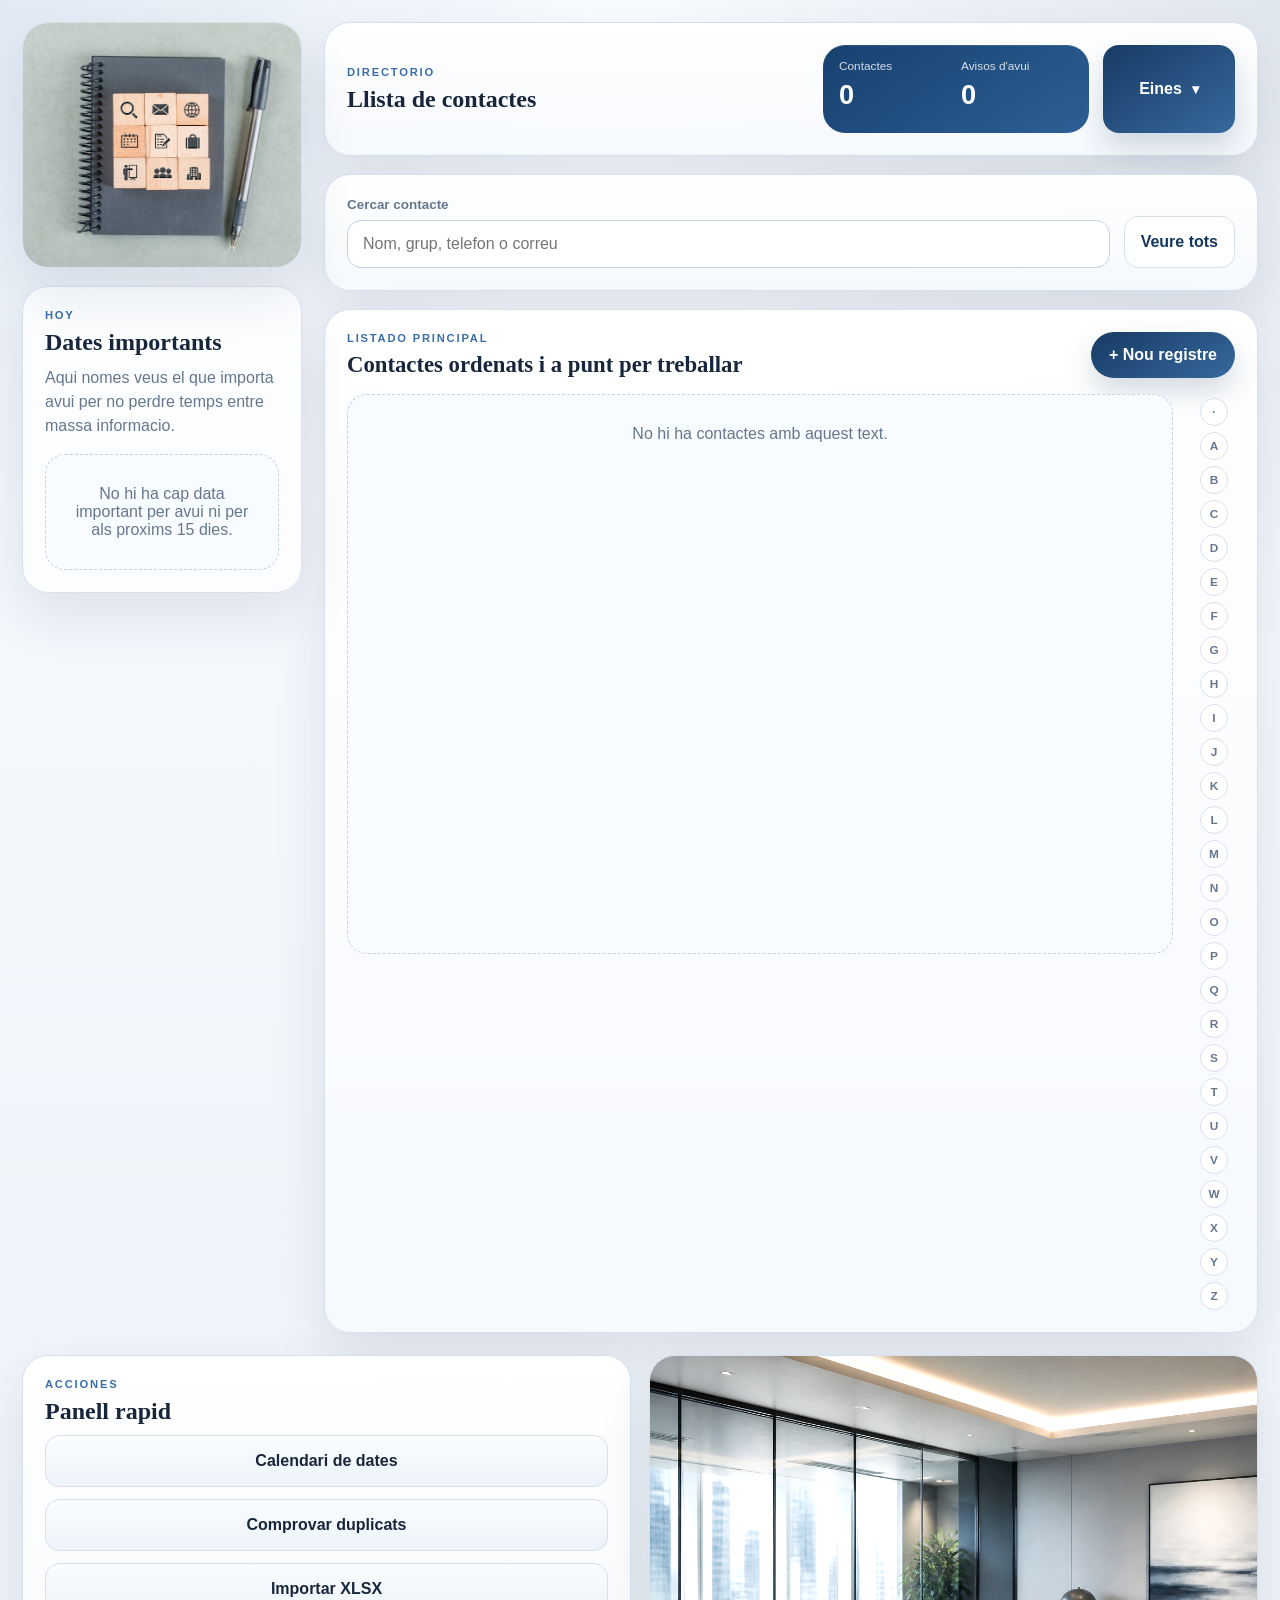
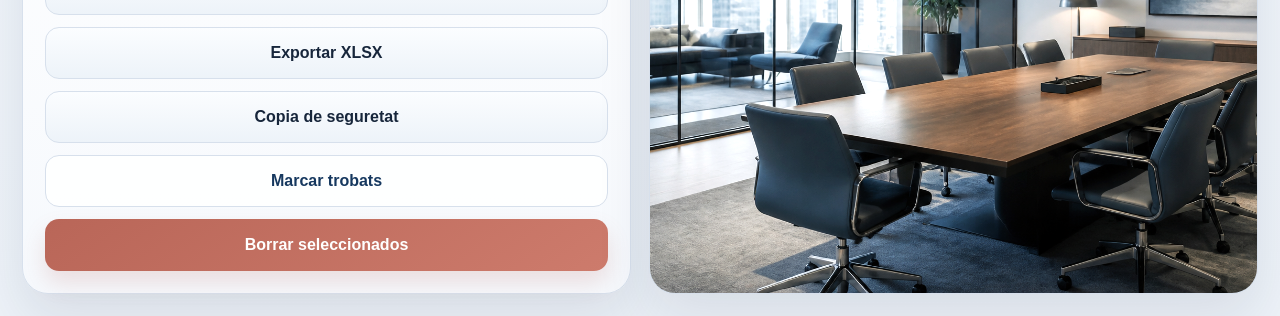
==== index.html @ 5923924d "Add files via upload" ====
<!doctype html>
<html lang="ca">
  <head>
    <meta charset="utf-8">
    <meta name="viewport" content="width=device-width, initial-scale=1">
    <title>Contactes - Nova App</title>
    <meta name="theme-color" content="#0f3568">
    <meta name="apple-mobile-web-app-capable" content="yes">
    <meta name="apple-mobile-web-app-status-bar-style" content="default">
    <meta http-equiv="Content-Security-Policy" content="default-src 'self'; script-src 'self'; style-src 'self' 'unsafe-inline'; img-src 'self' data: blob:; font-src 'self' data:; connect-src 'self'; object-src 'none'; base-uri 'self'; form-action 'self'">
    <meta name="robots" content="noindex, nofollow, noarchive, nosnippet, noimageindex">
    <meta name="googlebot" content="noindex, nofollow, noarchive, nosnippet, noimageindex">
    <link rel="manifest" href="./manifest.webmanifest?v=38">
    <link rel="stylesheet" href="./styles.css?v=38">
  </head>
  <body>
    <div class="page-shell">
      <aside class="left-rail">
        <section class="cover-card" aria-hidden="true">
          <img src="./agenda-v2.png" alt="" class="photo-fill photo-fill-cover">
        </section>

        <section class="reminders-card">
          <div class="section-head">
            <div>
              <p class="eyebrow">Hoy</p>
            <h2>Dates importants</h2>
            </div>
          </div>
          <p class="subtle section-text">
            Aqui nomes veus el que importa avui per no perdre temps entre massa informacio.
          </p>
          <div id="reminderList" class="reminder-list"></div>
        </section>
      </aside>

      <main class="center-stage">
        <section class="directory-header">
          <div class="directory-header-copy">
            <p class="eyebrow">Directorio</p>
            <h2>Llista de contactes</h2>
          </div>

          <div class="directory-header-tools">
            <div class="stats-card">
              <div>
                <span class="stat-label">Contactes</span>
                <strong id="contactCount">0</strong>
              </div>
              <div>
                <span class="stat-label">Avisos d'avui</span>
                <strong id="upcomingCount">0</strong>
              </div>
            </div>

            <div class="tools-menu-wrap">
              <button id="toolsMenuBtn" class="tools-menu-btn" type="button" aria-expanded="false" aria-controls="toolsMenuPanel">
                Eines
              </button>
              <div id="toolsMenuPanel" class="tools-menu-panel hidden" role="menu" aria-label="Eines de treball">
                <button id="openDatesCalendarQuickBtn" class="tools-menu-item" type="button" role="menuitem">Calendari de dates</button>
                <button id="openDuplicatesQuickBtn" class="tools-menu-item" type="button" role="menuitem">Comprovar duplicats</button>
                <button id="importQuickBtn" class="tools-menu-item" type="button" role="menuitem">Importar XLSX</button>
                <button id="exportQuickBtn" class="tools-menu-item" type="button" role="menuitem">Exportar XLSX</button>
                <button id="backupQuickBtn" class="tools-menu-item" type="button" role="menuitem">Copia de seguretat</button>
                <button id="selectQuickBtn" class="tools-menu-item" type="button" role="menuitem">Marcar trobats</button>
                <button id="deleteQuickBtn" class="tools-menu-item danger" type="button" role="menuitem">Esborrar seleccionats</button>
              </div>
            </div>
          </div>
        </section>

        <section class="search-card">
          <div class="search-row">
            <label class="search-box">
              <span>Cercar contacte</span>
              <input id="searchInput" type="search" placeholder="Nom, grup, telefon o correu">
            </label>
            <button id="clearSearchBtn" class="ghost-btn search-reset-btn" type="button">Veure tots</button>
          </div>
        </section>

        <section class="directory-card">
          <div class="directory-title-row">
            <div>
              <p class="eyebrow">Listado principal</p>
              <h3>Contactes ordenats i a punt per treballar</h3>
            </div>
            <button id="newContactTopBtn" class="title-register-btn" type="button">+ Nou registre</button>
          </div>

          <div class="directory-shell">
            <div id="contactList" class="contact-list"></div>
            <nav id="alphabetNav" class="alphabet-nav" aria-label="Filtrar per lletra"></nav>
          </div>
        </section>
      </main>

      <aside class="right-rail">
        <section class="actions-card">
          <div class="section-head">
            <div>
              <p class="eyebrow">Acciones</p>
              <h2>Panell rapid</h2>
            </div>
          </div>

          <div class="action-grid">
            <button id="newContactBtn" class="primary-btn hidden-action-anchor" type="button">Nou registre</button>
            <button id="openDatesCalendarBtn" class="secondary-btn" type="button">Calendari de dates</button>
            <button id="openDuplicatesBtn" class="secondary-btn" type="button">Comprovar duplicats</button>
            <button id="importXlsxBtn" class="secondary-btn" type="button">Importar XLSX</button>
            <button id="exportXlsxBtn" class="secondary-btn" type="button">Exportar XLSX</button>
            <button id="backupBtn" class="secondary-btn" type="button">Copia de seguretat</button>
            <button id="selectFilteredBtn" class="ghost-btn" type="button">Marcar trobats</button>
            <button id="deleteSelectedBtn" class="danger-btn" type="button">Esborrar seleccionats</button>
            <input id="xlsxInput" type="file" accept=".xlsx" hidden>
          </div>
        </section>

        <section class="feature-photo-card" aria-hidden="true">
          <img src="./office-meeting-premium.png" alt="" class="photo-fill photo-fill-lounge">
        </section>
      </aside>
    </div>

    <div id="editorOverlay" class="overlay hidden" aria-hidden="true">
      <div id="editorBackdrop" class="overlay-backdrop"></div>
      <section class="editor-modal" role="dialog" aria-modal="true" aria-labelledby="editorTitle">
        <div class="panel-head">
          <div>
            <button id="backToListBtn" class="ghost-btn mobile-back-btn" type="button">Volver a la lista</button>
            <p class="eyebrow">Fitxa</p>
            <h2 id="editorTitle">Nou contacte</h2>
          </div>
          <div class="panel-actions">
            <button id="deleteContactBtn" class="danger-btn" type="button">Borrar contacto</button>
            <button id="closeEditorBtn" class="ghost-btn" type="button">Cerrar</button>
            <button id="saveBtn" class="primary-btn" type="button">Guardar</button>
          </div>
        </div>

        <form id="contactForm" class="contact-form" autocomplete="off">
          <section class="photo-card full">
            <div class="photo-card-head">
              <div>
                <p class="eyebrow">Foto</p>
                <h3>Imatge del contacte</h3>
              </div>
              <button id="uploadPhotoBtn" class="secondary-btn" type="button">Afegir foto</button>
            </div>
            <div class="photo-card-body">
              <div class="contact-photo-preview" id="contactPhotoPreview">
                <img id="contactPhotoImage" class="hidden" alt="Foto del contacte">
                <span id="contactPhotoInitials">?</span>
              </div>
              <div class="photo-adjust-panel">
                <label class="photo-adjust-label" for="photoPositionInput">Ajustar foto</label>
                <input id="photoPositionInput" class="photo-adjust-input" type="range" min="0" max="100" value="50">
                <p class="subtle">Mou aquest control per pujar o baixar la foto fins que quedi ben centrada.</p>
              </div>
            </div>
            <input id="photoInput" type="file" accept="image/*" hidden>
          </section>

          <div class="form-grid">
            <label class="field-card">
              <span>Nom</span>
              <input name="name" type="text" required>
            </label>

            <label class="field-card">
              <span>Grup</span>
              <input name="group" type="text" list="groupOptions">
            </label>

            <div class="field-card action-field-card">
              <span>Telf. Treball</span>
              <div class="inline-action-wrap">
                <input name="phoneWork" type="tel">
                <a id="phoneWorkLink" class="inline-action-btn hidden" href="#" aria-label="Llamar al telefono de trabajo">Llamar</a>
              </div>
            </div>

            <div class="field-card action-field-card">
              <span>Telf. Casa</span>
              <div class="inline-action-wrap">
                <input name="phoneHome" type="tel">
                <a id="phoneHomeLink" class="inline-action-btn hidden" href="#" aria-label="Llamar al telefono de casa">Llamar</a>
              </div>
            </div>

            <div class="field-card action-field-card">
              <span>Telf. Mobil</span>
              <div class="inline-action-wrap">
                <input name="phoneMobile" type="tel">
                <a id="phoneMobileLink" class="inline-action-btn hidden" href="#" aria-label="Llamar al movil">Llamar</a>
              </div>
            </div>

            <label class="field-card">
              <span>Tipus telf. Mobil</span>
              <input name="phoneMobileType" type="text" list="mobileTypeOptions">
            </label>

            <div class="field-card date-card">
              <label>
                <span>Data 1</span>
                <input name="date1" type="text" autocomplete="off">
              </label>
              <label>
                <span>Tipus data 1</span>
                <input name="date1Type" type="text" list="dateTypeOptions">
              </label>
              <p id="date1Info" class="date-info"></p>
            </div>

            <div class="field-card date-card">
              <label>
                <span>Data 2</span>
                <input name="date2" type="text">
              </label>
              <label>
                <span>Tipus data 2</span>
                <input name="date2Type" type="text" list="dateTypeOptions">
              </label>
              <p id="date2Info" class="date-info"></p>
            </div>

            <div class="field-card date-card">
              <label>
                <span>Data 3</span>
                <input name="date3" type="text">
              </label>
              <label>
                <span>Tipus data 3</span>
                <input name="date3Type" type="text" list="dateTypeOptions">
              </label>
              <p id="date3Info" class="date-info"></p>
            </div>

            <div class="field-card date-card">
              <label>
                <span>Data 4</span>
                <input name="date4" type="text">
              </label>
              <label>
                <span>Tipus data 4</span>
                <input name="date4Type" type="text" list="dateTypeOptions">
              </label>
              <p id="date4Info" class="date-info"></p>
            </div>

            <div class="field-card action-field-card">
              <span>Mail 1</span>
              <input name="mail1" type="email">
              <a id="mail1Link" class="action-link hidden" href="#">Abrir correo</a>
            </div>

            <div class="field-card action-field-card">
              <span>Mail 2</span>
              <input name="mail2" type="email">
              <a id="mail2Link" class="action-link hidden" href="#">Abrir correo</a>
            </div>

            <label class="field-card full">
              <span>Adreca</span>
              <input name="address" type="text">
            </label>

            <label class="field-card">
              <span>C.P.</span>
              <input name="postalCode" type="text">
            </label>

            <label class="field-card">
              <span>Poblacio</span>
              <input name="city" type="text">
            </label>

            <label class="field-card full">
              <span>Notes</span>
              <textarea name="notes" rows="4"></textarea>
            </label>

            <div class="field-card full gps-card">
              <div class="gps-head">
                <span>Ubicacio GPS</span>
                <div class="gps-actions">
                  <button id="saveGpsBtn" class="secondary-btn" type="button">Grabar GPS</button>
                  <button id="openGpsBtn" class="ghost-btn" type="button">Ir a GPS</button>
                </div>
              </div>
              <div class="gps-grid">
                <label>
                  <span>Latitud</span>
                  <input name="gpsLat" type="text" autocomplete="off">
                </label>
                <label>
                  <span>Longitud</span>
                  <input name="gpsLng" type="text" autocomplete="off">
                </label>
              </div>
              <p class="subtle gps-help">Pots escriure les coordenades manualment o capturar-les amb el boto de GPS.</p>
              <p id="gpsStatus" class="subtle"></p>
            </div>
          </div>
        </form>
      </section>
    </div>

    <div id="datesCalendarOverlay" class="overlay hidden" aria-hidden="true">
      <div id="datesCalendarBackdrop" class="overlay-backdrop"></div>
      <section class="calendar-modal" role="dialog" aria-modal="true" aria-labelledby="datesCalendarTitle">
        <div class="panel-head">
          <div>
            <p class="eyebrow">Consulta</p>
            <h2 id="datesCalendarTitle">Calendari de dates</h2>
          </div>
          <div class="panel-actions">
            <button id="closeDatesCalendarBtn" class="ghost-btn" type="button">Tancar</button>
          </div>
        </div>
        <p class="subtle calendar-intro">
          Vista completa de totes les dates guardades, ordenades per mesos per consultar l'any sencer amb calma.
        </p>
        <div id="datesCalendarContent" class="calendar-content"></div>
      </section>
    </div>

    <div id="duplicatesOverlay" class="overlay hidden" aria-hidden="true">
      <div id="duplicatesBackdrop" class="overlay-backdrop"></div>
      <section class="calendar-modal" role="dialog" aria-modal="true" aria-labelledby="duplicatesTitle">
        <div class="panel-head">
          <div>
            <p class="eyebrow">Revisio</p>
            <h2 id="duplicatesTitle">Contactes i telefons repetits</h2>
          </div>
          <div class="panel-actions">
            <button id="closeDuplicatesBtn" class="ghost-btn" type="button">Tancar</button>
          </div>
        </div>
        <p class="subtle calendar-intro">
          Aqui veuras noms o telefons que coincideixen per poder revisar-los amb calma abans de fusionar o esborrar.
        </p>
        <div id="duplicatesContent" class="duplicates-content"></div>
      </section>
    </div>

    <datalist id="groupOptions">
      <option value="Familia"></option>
      <option value="Personal"></option>
      <option value="Empresa"></option>
      <option value="Altres"></option>
    </datalist>

    <datalist id="mobileTypeOptions">
      <option value="Particular"></option>
      <option value="Familia"></option>
      <option value="Empresa"></option>
      <option value="Altres"></option>
    </datalist>

    <datalist id="dateTypeOptions">
      <option value="Aniversari"></option>
      <option value="Santoral"></option>
      <option value="Noces"></option>
      <option value="Traspas"></option>
      <option value="Altres"></option>
    </datalist>

    <script src="./jszip.min.js"></script>
    <script src="./app.js?v=38"></script>
  </body>
</html>
---- styles.css ----
:root {
  --bg: #edf2f8;
  --panel: rgba(251, 253, 255, 0.97);
  --border: #d7e0ec;
  --border-strong: #c5d2e2;
  --text: #17263b;
  --muted: #66778d;
  --brand: #16385f;
  --brand-2: #3b6ea7;
  --danger: #b86557;
  --shadow: 0 24px 54px rgba(18, 39, 69, 0.10);
  --shadow-strong: 0 18px 34px rgba(18, 39, 69, 0.14);
}

* {
  box-sizing: border-box;
}

body {
  margin: 0;
  min-height: 100vh;
  font-family: "Segoe UI", Tahoma, sans-serif;
  color: var(--text);
  background:
    radial-gradient(circle at top left, rgba(59, 110, 167, 0.12), transparent 26%),
    radial-gradient(circle at right top, rgba(22, 56, 95, 0.10), transparent 28%),
    linear-gradient(180deg, #f8fbff 0%, #edf2f8 100%);
}

button,
input,
textarea {
  font: inherit;
}

button {
  cursor: pointer;
  border: 0;
  transition: transform 0.16s ease, box-shadow 0.16s ease, opacity 0.16s ease, background 0.16s ease;
}

button:hover {
  transform: translateY(-1px);
}

input {
  width: 100%;
  padding: 14px 15px;
  color: var(--text);
  border: 1px solid var(--border-strong);
  border-radius: 14px;
  background: rgba(255, 255, 255, 0.98);
}

textarea {
  width: 100%;
  padding: 14px 15px;
  color: var(--text);
  border: 1px solid var(--border-strong);
  border-radius: 14px;
  background: rgba(255, 255, 255, 0.98);
  resize: vertical;
  min-height: 118px;
}

input:focus,
textarea:focus {
  outline: none;
  border-color: var(--brand-2);
  box-shadow: 0 0 0 4px rgba(59, 110, 167, 0.12);
}

.page-shell {
  display: grid;
  grid-template-columns: 300px minmax(0, 1fr) 360px;
  gap: 22px;
  padding: 22px;
  align-items: start;
}

.left-rail,
.center-stage,
.right-rail {
  display: flex;
  flex-direction: column;
  gap: 18px;
}

.left-rail,
.right-rail {
  position: sticky;
  top: 22px;
}

.cover-card,
.reminders-card,
.directory-header,
.search-card,
.directory-card,
.actions-card,
.feature-photo-card,
.calendar-modal,
.editor-modal,
.field-card,
.photo-card {
  background: var(--panel);
  border: 1px solid var(--border);
  border-radius: 26px;
  box-shadow: var(--shadow);
}

.cover-card,
.reminders-card,
.directory-header,
.search-card,
.directory-card,
.actions-card,
.feature-photo-card,
.calendar-modal,
.editor-modal {
  padding: 22px;
}

.eyebrow {
  margin: 0 0 8px;
  text-transform: uppercase;
  letter-spacing: 0.16em;
  font-size: 0.7rem;
  font-weight: 800;
  color: var(--brand-2);
}

.subtle {
  color: var(--muted);
  line-height: 1.5;
}

.section-head h2,
.directory-header h2,
.directory-title-row h3,
.panel-head h2 {
  margin: 0;
  font-family: Georgia, "Times New Roman", serif;
}

.cover-card,
.feature-photo-card {
  position: relative;
  overflow: hidden;
  min-height: 278px;
}

.cover-card {
  min-height: 246px;
}

.photo-fill {
  position: absolute;
  inset: 0;
  width: 100%;
  height: 100%;
  object-fit: cover;
}

.photo-fill-cover {
  object-position: center center;
}

.photo-fill-lounge {
  object-position: center center;
  filter: brightness(1.08) saturate(1.06);
}

.section-head {
  display: flex;
  justify-content: space-between;
  gap: 12px;
  align-items: start;
  margin-bottom: 10px;
}

.section-head h2,
.directory-header h2 {
  font-size: 1.5rem;
}

.section-text {
  margin: 0 0 16px;
}

.reminder-list {
  display: grid;
  gap: 12px;
  max-height: 68vh;
  overflow: auto;
}

.reminder-item {
  border: 1px solid var(--border);
  border-radius: 20px;
  padding: 15px 16px;
  background: linear-gradient(180deg, #ffffff, #f6f9fd);
}

.reminder-item.today {
  border-color: rgba(59, 110, 167, 0.34);
  background: linear-gradient(135deg, #edf4fc, #ffffff);
  box-shadow: 0 12px 24px rgba(59, 110, 167, 0.12);
}

.reminder-item.upcoming {
  background: linear-gradient(180deg, #ffffff, #f8fbff);
}

.reminder-item h3 {
  margin: 0 0 6px;
  font-size: 0.98rem;
}

.reminder-item p {
  margin: 0 0 10px;
  color: var(--muted);
}

.reminder-badge {
  display: inline-flex;
  align-items: center;
  min-height: 34px;
  padding: 7px 12px;
  border-radius: 999px;
  background: #eef4fb;
  color: var(--brand);
  font-size: 0.84rem;
  font-weight: 800;
}

.reminder-item.today .reminder-badge {
  background: linear-gradient(145deg, #173b64, #37689d);
  color: #ffffff;
}

.directory-header {
  display: flex;
  justify-content: space-between;
  gap: 18px;
  align-items: stretch;
  background: linear-gradient(180deg, rgba(255,255,255,0.98), rgba(246,249,253,0.98));
}

.directory-header-copy {
  min-width: 0;
  display: flex;
  flex-direction: column;
  justify-content: center;
}

.directory-header-tools {
  display: flex;
  align-items: stretch;
  gap: 14px;
}

.stats-card {
  display: grid;
  grid-template-columns: repeat(2, minmax(112px, 1fr));
  gap: 10px;
  min-width: 248px;
  padding: 14px 16px;
  border-radius: 22px;
  background: linear-gradient(145deg, #17416f, #2e5f96);
  color: #ffffff;
  box-shadow: inset 0 1px 0 rgba(255, 255, 255, 0.10);
}

.stat-label {
  display: block;
  margin-bottom: 6px;
  font-size: 0.74rem;
  opacity: 0.82;
}

.stats-card strong {
  font-size: 1.7rem;
}

.search-card {
  background: linear-gradient(180deg, rgba(255,255,255,0.98), rgba(246,249,253,0.98));
}

.tools-menu-wrap {
  position: relative;
}

.tools-menu-btn {
  display: inline-flex;
  align-items: center;
  justify-content: center;
  min-width: 132px;
  min-height: 88px;
  padding: 12px 18px;
  border-radius: 16px;
  color: #ffffff;
  background: linear-gradient(145deg, #173b64, #37689d);
  font-weight: 800;
  box-shadow: 0 14px 28px rgba(23, 59, 100, 0.18);
}

.tools-menu-btn::after {
  content: "▾";
  margin-left: 10px;
  font-size: 0.9rem;
}

.tools-menu-btn.is-open::after {
  content: "▴";
}

.tools-menu-panel {
  position: absolute;
  top: calc(100% + 10px);
  right: 0;
  z-index: 8;
  display: grid;
  gap: 8px;
  min-width: 250px;
  padding: 12px;
  border: 1px solid var(--border);
  border-radius: 20px;
  background: rgba(255, 255, 255, 0.98);
  box-shadow: 0 20px 34px rgba(18, 39, 69, 0.18);
  backdrop-filter: blur(14px);
}

.tools-menu-item {
  width: 100%;
  min-height: 46px;
  padding: 11px 14px;
  border: 1px solid var(--border);
  border-radius: 14px;
  background: linear-gradient(180deg, #fbfdff, #edf3f9);
  color: var(--text);
  font-weight: 700;
  text-align: left;
}

.tools-menu-item.danger {
  border-color: rgba(185, 102, 88, 0.22);
  background: linear-gradient(145deg, #b96658, #cd7b6c);
  color: #ffffff;
}

.hidden-action-anchor {
  display: none !important;
}

.search-row {
  display: grid;
  grid-template-columns: minmax(0, 1fr) auto;
  gap: 14px;
  align-items: end;
}

.search-box {
  display: flex;
  flex-direction: column;
  gap: 8px;
}

.search-box span,
.field-card span,
.field-card label span,
.gps-head span {
  font-size: 0.84rem;
  font-weight: 700;
  color: var(--muted);
}

.directory-card {
  background: linear-gradient(180deg, rgba(255,255,255,0.99), rgba(246,249,253,0.99));
}

.directory-title-row {
  display: flex;
  justify-content: space-between;
  gap: 18px;
  align-items: center;
  margin-bottom: 16px;
}

.directory-title-row h3 {
  font-size: 1.42rem;
}

.directory-mini-badges {
  display: flex;
  flex-wrap: wrap;
  gap: 8px;
}

.directory-mini-badges span {
  display: inline-flex;
  align-items: center;
  padding: 7px 12px;
  border-radius: 999px;
  background: #f3f7fc;
  color: var(--brand);
  border: 1px solid var(--border);
  font-size: 0.8rem;
  font-weight: 700;
}

.title-register-btn {
  display: inline-flex;
  align-items: center;
  justify-content: center;
  min-height: 46px;
  padding: 12px 18px;
  border-radius: 999px;
  background: linear-gradient(145deg, #173b64, #37689d);
  color: #ffffff;
  font-weight: 800;
  box-shadow: 0 14px 28px rgba(23, 59, 100, 0.18);
}

.directory-shell {
  display: grid;
  grid-template-columns: minmax(0, 1fr) 42px;
  gap: 14px;
  align-items: start;
}

.contact-list {
  display: grid;
  gap: 10px;
  min-height: 560px;
  max-height: 72vh;
  overflow: auto;
  padding-right: 6px;
}

.alphabet-nav {
  display: flex;
  flex-direction: column;
  align-items: center;
  gap: 6px;
  position: sticky;
  top: 0;
  padding-top: 4px;
}

.alpha-btn {
  width: 28px;
  height: 28px;
  padding: 0;
  border-radius: 999px;
  background: rgba(255,255,255,0.94);
  border: 1px solid var(--border);
  color: var(--muted);
  font-size: 0.74rem;
  font-weight: 700;
}

.alpha-btn.active {
  background: var(--brand);
  color: #ffffff;
  border-color: var(--brand);
}

.contact-row-wrap {
  display: grid;
  grid-template-columns: auto 1fr;
  gap: 10px;
  align-items: center;
}

.contact-check {
  width: 18px;
  height: 18px;
  accent-color: var(--brand);
}

.contact-row {
  width: 100%;
  text-align: left;
  padding: 14px 16px;
  border: 1px solid var(--border);
  border-radius: 20px;
  display: grid;
  grid-template-columns: 54px minmax(0, 1fr);
  gap: 12px;
  align-items: center;
  background: linear-gradient(180deg, #ffffff, #f8fbff);
}

.contact-row.active {
  border-color: #9bb6d6;
  background: linear-gradient(135deg, #eef4fb, #ffffff);
}

.contact-avatar {
  width: 54px;
  height: 54px;
  border-radius: 16px;
  background: linear-gradient(135deg, #dbe6f4, #edf3fb);
  border: 1px solid var(--border);
  display: grid;
  place-items: center;
  overflow: hidden;
}

.contact-avatar img {
  width: 100%;
  height: 100%;
  object-fit: contain;
  object-position: center var(--photo-y, 50%);
  padding: 4px;
  background: linear-gradient(145deg, #f8fbff, #edf3fb);
}

.contact-avatar span {
  color: var(--brand);
  font-size: 1rem;
  font-weight: 800;
}

.contact-name {
  margin: 0 0 4px;
  font-weight: 800;
}

.contact-meta {
  color: var(--muted);
  font-size: 0.9rem;
}

.actions-card {
  background: linear-gradient(180deg, rgba(255,255,255,0.98), rgba(246,249,253,0.99));
}

.action-grid {
  display: grid;
  grid-template-columns: 1fr;
  gap: 12px;
}

.full-span {
  grid-column: auto;
}

.primary-btn,
.secondary-btn,
.ghost-btn,
.danger-btn {
  width: 100%;
  min-height: 52px;
  padding: 13px 16px;
  border-radius: 14px;
  font-weight: 700;
  text-align: center;
}

.primary-btn {
  color: #ffffff;
  background: linear-gradient(145deg, #173b64, #37689d);
  box-shadow: var(--shadow-strong);
}

.secondary-btn {
  color: var(--text);
  background: linear-gradient(180deg, #fbfdff, #edf3f9);
  border: 1px solid var(--border);
}

.ghost-btn {
  color: var(--brand);
  background: rgba(255,255,255,0.92);
  border: 1px solid var(--border);
}

.danger-btn {
  color: #ffffff;
  background: linear-gradient(145deg, #b96658, #cd7b6c);
  box-shadow: 0 12px 22px rgba(184, 101, 87, 0.18);
}

.feature-photo-card {
  background: #d9e3ef;
}

.editor-modal {
  position: relative;
  z-index: 1;
  width: min(1080px, calc(100vw - 32px));
  max-height: calc(100vh - 32px);
  overflow: auto;
  margin: 16px auto;
}

.calendar-modal {
  position: relative;
  z-index: 1;
  width: min(1120px, calc(100vw - 32px));
  max-height: calc(100vh - 32px);
  overflow: auto;
  margin: 16px auto;
}

.calendar-intro {
  margin: -2px 0 18px;
}

.calendar-content {
  display: grid;
  grid-template-columns: repeat(2, minmax(0, 1fr));
  gap: 16px;
}

.calendar-month-card {
  border: 1px solid var(--border);
  border-radius: 22px;
  background: linear-gradient(180deg, #ffffff, #f7fbff);
  overflow: hidden;
}

.calendar-month-summary {
  display: flex;
  align-items: center;
  justify-content: space-between;
  gap: 12px;
  padding: 18px;
  cursor: pointer;
  list-style: none;
}

.calendar-month-summary::-webkit-details-marker {
  display: none;
}

.calendar-month-card h3 {
  margin: 0 0 14px;
  font-family: Georgia, "Times New Roman", serif;
  font-size: 1.25rem;
}

.calendar-month-summary h3 {
  margin: 0;
}

.calendar-month-count {
  display: inline-flex;
  align-items: center;
  justify-content: center;
  min-width: 34px;
  min-height: 34px;
  padding: 6px 10px;
  border-radius: 999px;
  background: #edf4fc;
  color: var(--brand);
  font-weight: 800;
}

.calendar-month-list {
  display: grid;
  gap: 10px;
  padding: 0 18px 18px;
}

.calendar-date-row {
  padding: 12px 14px;
  border: 1px solid var(--border);
  border-radius: 16px;
  background: #ffffff;
}

.calendar-date-row strong {
  display: block;
  margin-bottom: 4px;
}

.calendar-type-badge {
  display: inline-flex;
  align-items: center;
  flex-wrap: wrap;
  gap: 6px;
  margin-top: 8px;
  padding: 5px 10px;
  border-radius: 999px;
  font-size: 0.78rem;
  font-weight: 500;
  line-height: 1.4;
}

.calendar-type-badge strong {
  font-weight: 800;
}

.calendar-type-badge span {
  color: inherit;
  font-size: inherit;
  font-weight: 500;
}

.calendar-type-badge.anniversary {
  background: rgba(45, 107, 182, 0.14);
  color: #235d9d;
}

.calendar-type-badge.saint {
  background: rgba(70, 142, 108, 0.14);
  color: #2f7a57;
}

.calendar-type-badge.wedding {
  background: rgba(170, 117, 39, 0.14);
  color: #9a6210;
}

.calendar-type-badge.memorial {
  background: rgba(126, 94, 160, 0.14);
  color: #6f50a0;
}

.calendar-type-badge.other {
  background: rgba(52, 126, 179, 0.14);
  color: #2e7cae;
}

.calendar-date-row span {
  display: block;
  color: var(--muted);
  font-size: 0.92rem;
}

.duplicates-content {
  display: grid;
  gap: 18px;
}

.duplicate-section h2 {
  margin: 0 0 12px;
  font-family: Georgia, "Times New Roman", serif;
  font-size: 1.3rem;
}

.duplicate-card {
  padding: 18px;
  border: 1px solid var(--border);
  border-radius: 22px;
  background: linear-gradient(180deg, #ffffff, #f7fbff);
}

.duplicate-card h3 {
  margin: 0 0 12px;
  font-size: 1rem;
}

.duplicate-list {
  display: grid;
  gap: 10px;
}

.duplicate-row {
  width: 100%;
  text-align: left;
  padding: 12px 14px;
  border: 1px solid var(--border);
  border-radius: 16px;
  background: #ffffff;
}

.duplicate-row strong {
  display: block;
  margin-bottom: 4px;
}

.duplicate-row span {
  display: block;
  color: var(--muted);
  font-size: 0.92rem;
}


.panel-head {
  display: flex;
  justify-content: space-between;
  gap: 16px;
  align-items: start;
  margin-bottom: 18px;
}

.panel-head h2 {
  margin: 0;
}

.panel-actions {
  display: flex;
  gap: 10px;
}

.mobile-back-btn {
  display: none;
  margin-bottom: 10px;
}

.contact-form {
  display: flex;
  flex-direction: column;
  gap: 16px;
}

.form-grid {
  display: grid;
  grid-template-columns: repeat(2, minmax(0, 1fr));
  gap: 16px;
}

.field-card,
.photo-card {
  padding: 16px;
}

.field-card {
  display: flex;
  flex-direction: column;
  gap: 10px;
}

.field-card.full,
.photo-card.full {
  grid-column: 1 / -1;
}

.field-card label {
  display: flex;
  flex-direction: column;
  gap: 8px;
}

.photo-card-head {
  display: flex;
  justify-content: space-between;
  gap: 16px;
  align-items: center;
}

.photo-card-body {
  display: grid;
  grid-template-columns: 120px 1fr;
  gap: 16px;
  align-items: center;
}

.contact-photo-preview {
  width: 120px;
  height: 120px;
  border-radius: 24px;
  background: linear-gradient(145deg, #dbe6f4, #edf3fb);
  border: 1px solid var(--border);
  display: grid;
  place-items: center;
  overflow: hidden;
}

.contact-photo-preview img {
  width: 100%;
  height: 100%;
  object-fit: contain;
  object-position: center var(--photo-y, 50%);
  padding: 8px;
  background: linear-gradient(145deg, #f8fbff, #edf3fb);
}

.photo-adjust-panel {
  display: grid;
  gap: 10px;
  align-content: center;
}

.photo-adjust-label {
  font-size: 0.9rem;
  font-weight: 800;
  color: var(--brand);
}

.photo-adjust-input {
  width: 100%;
  accent-color: #2f64a0;
}

.contact-photo-preview span {
  color: var(--brand);
  font-size: 2rem;
  font-weight: 800;
}

.action-field-card {
  position: relative;
}

.inline-action-wrap {
  position: relative;
}

.inline-action-wrap input {
  padding-right: 102px;
}

.mail-link,
.action-link {
  color: var(--brand);
  font-weight: 700;
  text-decoration: none;
  align-self: flex-start;
  padding: 2px 0 0;
}

.inline-action-btn {
  position: absolute;
  top: 50%;
  right: 8px;
  transform: translateY(-50%);
  display: inline-flex;
  align-items: center;
  justify-content: center;
  min-width: 82px;
  min-height: 36px;
  padding: 8px 12px;
  border-radius: 11px;
  background: linear-gradient(145deg, #173b64, #37689d);
  color: #ffffff;
  font-size: 0.88rem;
  font-weight: 700;
  text-decoration: none;
  box-shadow: 0 10px 20px rgba(23, 59, 100, 0.16);
}

.mail-link:hover,
.action-link:hover,
.inline-action-btn:hover {
  text-decoration: underline;
}

.date-card {
  gap: 12px;
}

.date-info {
  margin: 0;
  min-height: 40px;
  color: var(--brand);
  font-size: 0.92rem;
  line-height: 1.4;
}

.gps-card {
  gap: 14px;
}

.gps-head {
  display: flex;
  justify-content: space-between;
  gap: 14px;
  align-items: center;
}

.gps-actions {
  display: flex;
  flex-wrap: wrap;
  gap: 10px;
}

.gps-grid {
  display: grid;
  grid-template-columns: repeat(2, minmax(0, 1fr));
  gap: 14px;
}

.gps-help {
  margin: -4px 0 0;
  font-size: 0.86rem;
}

.empty-state {
  padding: 30px 18px;
  text-align: center;
  color: var(--muted);
  border: 1px dashed var(--border-strong);
  border-radius: 20px;
  background: rgba(248, 251, 255, 0.94);
}

.overlay {
  position: fixed;
  inset: 0;
  z-index: 30;
}

.overlay-backdrop {
  position: absolute;
  inset: 0;
  background: rgba(10, 24, 44, 0.44);
  backdrop-filter: blur(8px);
}

.hidden {
  display: none !important;
}

@media (max-width: 1320px) {
  .page-shell {
    grid-template-columns: 280px minmax(0, 1fr);
  }

  .right-rail {
    position: static;
    grid-column: 1 / -1;
    display: grid;
    grid-template-columns: 1fr 1fr;
    gap: 18px;
  }

  .feature-photo-card {
    min-height: 320px;
  }
}

@media (max-width: 1024px) {
  .page-shell {
    grid-template-columns: 1fr;
  }

  .left-rail,
  .right-rail {
    position: static;
  }

  .right-rail {
    display: flex;
  }

  .mobile-actions-bar {
    display: none;
  }

  .directory-title-row,
  .section-head,
  .panel-head,
  .gps-head {
    flex-direction: column;
    align-items: stretch;
  }
}

@media (max-width: 760px) {
  .page-shell {
    padding: 12px;
    gap: 12px;
  }

  .cover-card,
  .reminders-card,
  .directory-header,
  .search-card,
  .directory-card,
  .actions-card,
  .feature-photo-card,
  .calendar-modal,
  .editor-modal {
    padding: 16px;
    border-radius: 22px;
  }

  .search-row,
  .stats-card,
  .calendar-content,
  .form-grid,
  .gps-grid {
    grid-template-columns: 1fr;
  }

  .directory-header {
    display: flex;
    flex-direction: column;
    gap: 12px;
    align-items: stretch;
  }

  .directory-header-copy {
    padding: 2px 0 0;
  }

  .directory-header-tools {
    display: grid;
    grid-template-columns: repeat(2, minmax(0, 1fr));
    gap: 12px;
    align-items: stretch;
    width: 100%;
  }

  .stats-card {
    min-width: 0;
    min-height: 104px;
    align-content: center;
  }

  .tools-menu-wrap {
    min-height: 104px;
  }

  .tools-menu-btn {
    width: 100%;
    min-height: 104px;
    height: 100%;
    border-radius: 22px;
    font-size: 1rem;
    background: linear-gradient(145deg, #17416f, #2e5f96);
    box-shadow: inset 0 1px 0 rgba(255, 255, 255, 0.10);
  }

  .tools-menu-panel {
    left: 0;
    right: 0;
    min-width: 0;
  }

  .directory-shell {
    grid-template-columns: minmax(0, 1fr) 34px;
  }

  .contact-list {
    min-height: 180px;
    max-height: none;
  }

  .title-register-btn {
    width: 100%;
    min-height: 52px;
    font-size: 0.98rem;
  }

  .right-rail {
    display: none;
  }

  .contact-row {
    grid-template-columns: 44px minmax(0, 1fr);
  }

  .contact-avatar {
    width: 44px;
    height: 44px;
    border-radius: 14px;
  }

  .photo-card-body {
    grid-template-columns: 1fr;
  }

  .mobile-back-btn {
    display: inline-flex;
    align-self: flex-start;
  }

  .editor-modal {
    width: min(100vw - 16px, 720px);
    max-height: calc(100vh - 16px);
    margin: 8px auto;
  }

  .calendar-modal {
    width: min(100vw - 16px, 820px);
    max-height: calc(100vh - 16px);
    margin: 8px auto;
  }
}
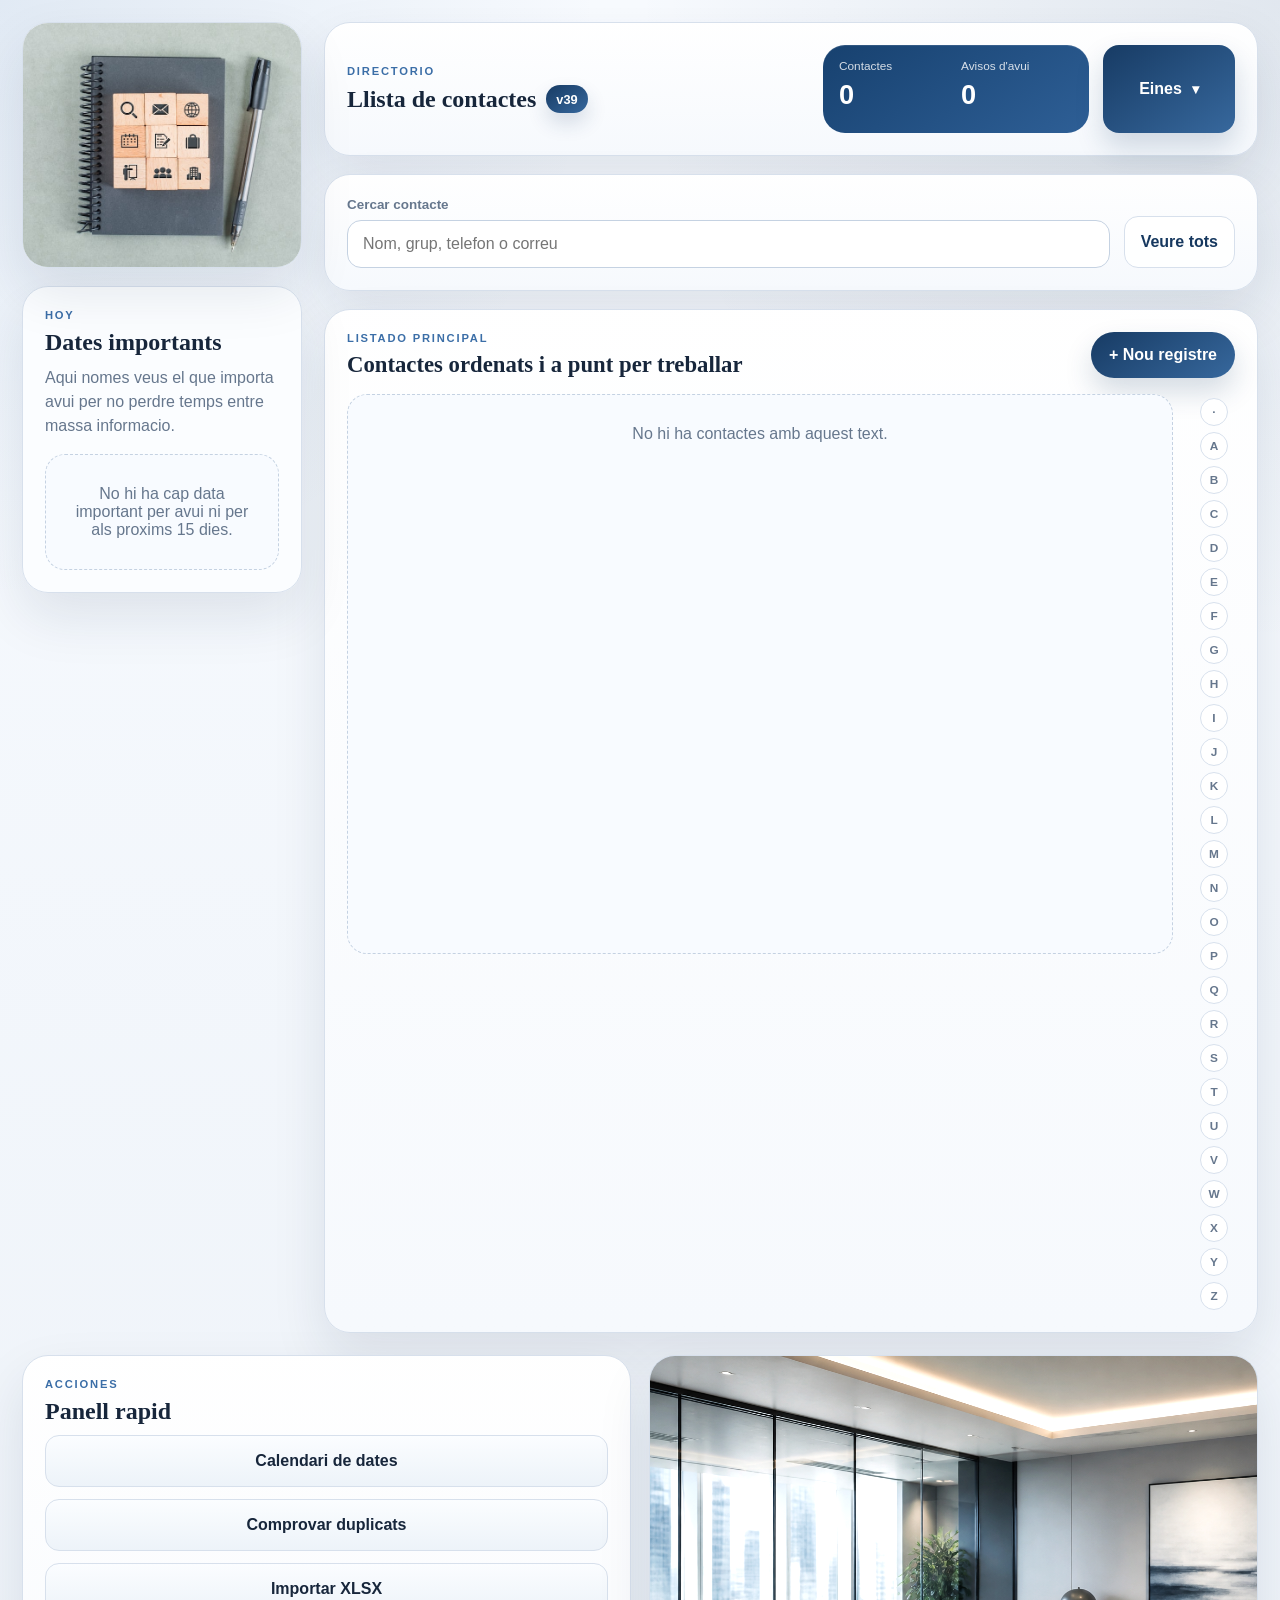
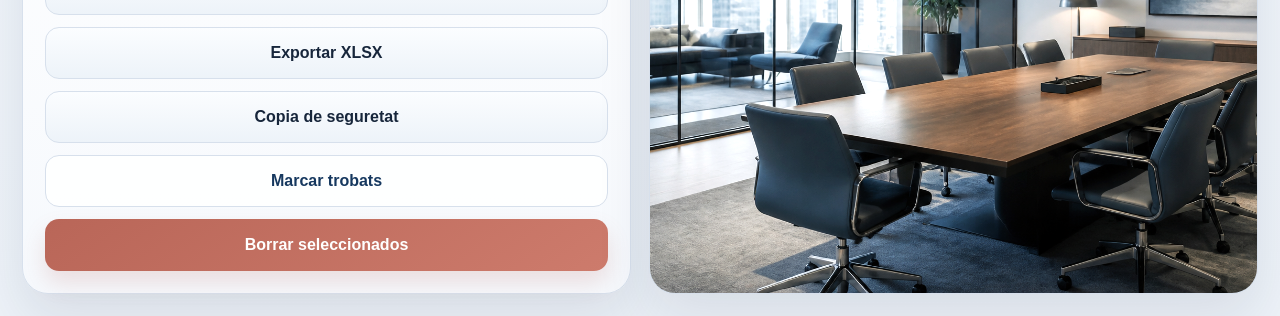
==== commit 7fc76402: "Add files via upload" ====
--- a/index.html
+++ b/index.html
@@ -10,8 +10,8 @@
     <meta http-equiv="Content-Security-Policy" content="default-src 'self'; script-src 'self'; style-src 'self' 'unsafe-inline'; img-src 'self' data: blob:; font-src 'self' data:; connect-src 'self'; object-src 'none'; base-uri 'self'; form-action 'self'">
     <meta name="robots" content="noindex, nofollow, noarchive, nosnippet, noimageindex">
     <meta name="googlebot" content="noindex, nofollow, noarchive, nosnippet, noimageindex">
-    <link rel="manifest" href="./manifest.webmanifest?v=38">
-    <link rel="stylesheet" href="./styles.css?v=38">
+    <link rel="manifest" href="./manifest.webmanifest?v=39">
+    <link rel="stylesheet" href="./styles.css?v=39">
   </head>
   <body>
     <div class="page-shell">
@@ -38,7 +38,10 @@
         <section class="directory-header">
           <div class="directory-header-copy">
             <p class="eyebrow">Directorio</p>
-            <h2>Llista de contactes</h2>
+            <div class="title-with-version">
+              <h2>Llista de contactes</h2>
+              <span class="app-version-pill">v39</span>
+            </div>
           </div>
 
           <div class="directory-header-tools">
@@ -156,8 +159,17 @@
               </div>
               <div class="photo-adjust-panel">
                 <label class="photo-adjust-label" for="photoPositionInput">Ajustar foto</label>
-                <input id="photoPositionInput" class="photo-adjust-input" type="range" min="0" max="100" value="50">
-                <p class="subtle">Mou aquest control per pujar o baixar la foto fins que quedi ben centrada.</p>
+                <div class="photo-adjust-grid">
+                  <label class="photo-adjust-axis" for="photoPositionXInput">
+                    <span>Esquerra / dreta</span>
+                    <input id="photoPositionXInput" class="photo-adjust-input" type="range" min="0" max="100" value="50">
+                  </label>
+                  <label class="photo-adjust-axis" for="photoPositionYInput">
+                    <span>Amunt / avall</span>
+                    <input id="photoPositionYInput" class="photo-adjust-input" type="range" min="0" max="100" value="50">
+                  </label>
+                </div>
+                <p class="subtle">Mou els dos controls fins que la cara quedi ben centrada.</p>
               </div>
             </div>
             <input id="photoInput" type="file" accept="image/*" hidden>
@@ -370,6 +382,6 @@
     </datalist>
 
     <script src="./jszip.min.js"></script>
-    <script src="./app.js?v=38"></script>
+    <script src="./app.js?v=39"></script>
   </body>
 </html>
--- a/styles.css
+++ b/styles.css
@@ -254,6 +254,27 @@
   justify-content: center;
 }
 
+.title-with-version {
+  display: flex;
+  align-items: center;
+  gap: 10px;
+  flex-wrap: wrap;
+}
+
+.app-version-pill {
+  display: inline-flex;
+  align-items: center;
+  justify-content: center;
+  min-height: 28px;
+  padding: 0 10px;
+  border-radius: 999px;
+  background: linear-gradient(145deg, #173b64, #37689d);
+  color: #ffffff;
+  font-size: 0.8rem;
+  font-weight: 800;
+  box-shadow: 0 10px 20px rgba(23, 59, 100, 0.16);
+}
+
 .directory-header-tools {
   display: flex;
   align-items: stretch;
@@ -511,10 +532,8 @@
 .contact-avatar img {
   width: 100%;
   height: 100%;
-  object-fit: contain;
-  object-position: center var(--photo-y, 50%);
-  padding: 4px;
-  background: linear-gradient(145deg, #f8fbff, #edf3fb);
+  object-fit: cover;
+  object-position: var(--photo-x, 50%) var(--photo-y, 50%);
 }
 
 .contact-avatar span {
@@ -864,16 +883,30 @@
 .contact-photo-preview img {
   width: 100%;
   height: 100%;
-  object-fit: contain;
-  object-position: center var(--photo-y, 50%);
-  padding: 8px;
-  background: linear-gradient(145deg, #f8fbff, #edf3fb);
+  object-fit: cover;
+  object-position: var(--photo-x, 50%) var(--photo-y, 50%);
 }
 
 .photo-adjust-panel {
   display: grid;
   gap: 10px;
   align-content: center;
+}
+
+.photo-adjust-grid {
+  display: grid;
+  gap: 10px;
+}
+
+.photo-adjust-axis {
+  display: grid;
+  gap: 6px;
+}
+
+.photo-adjust-axis span {
+  font-size: 0.84rem;
+  font-weight: 700;
+  color: var(--muted);
 }
 
 .photo-adjust-label {
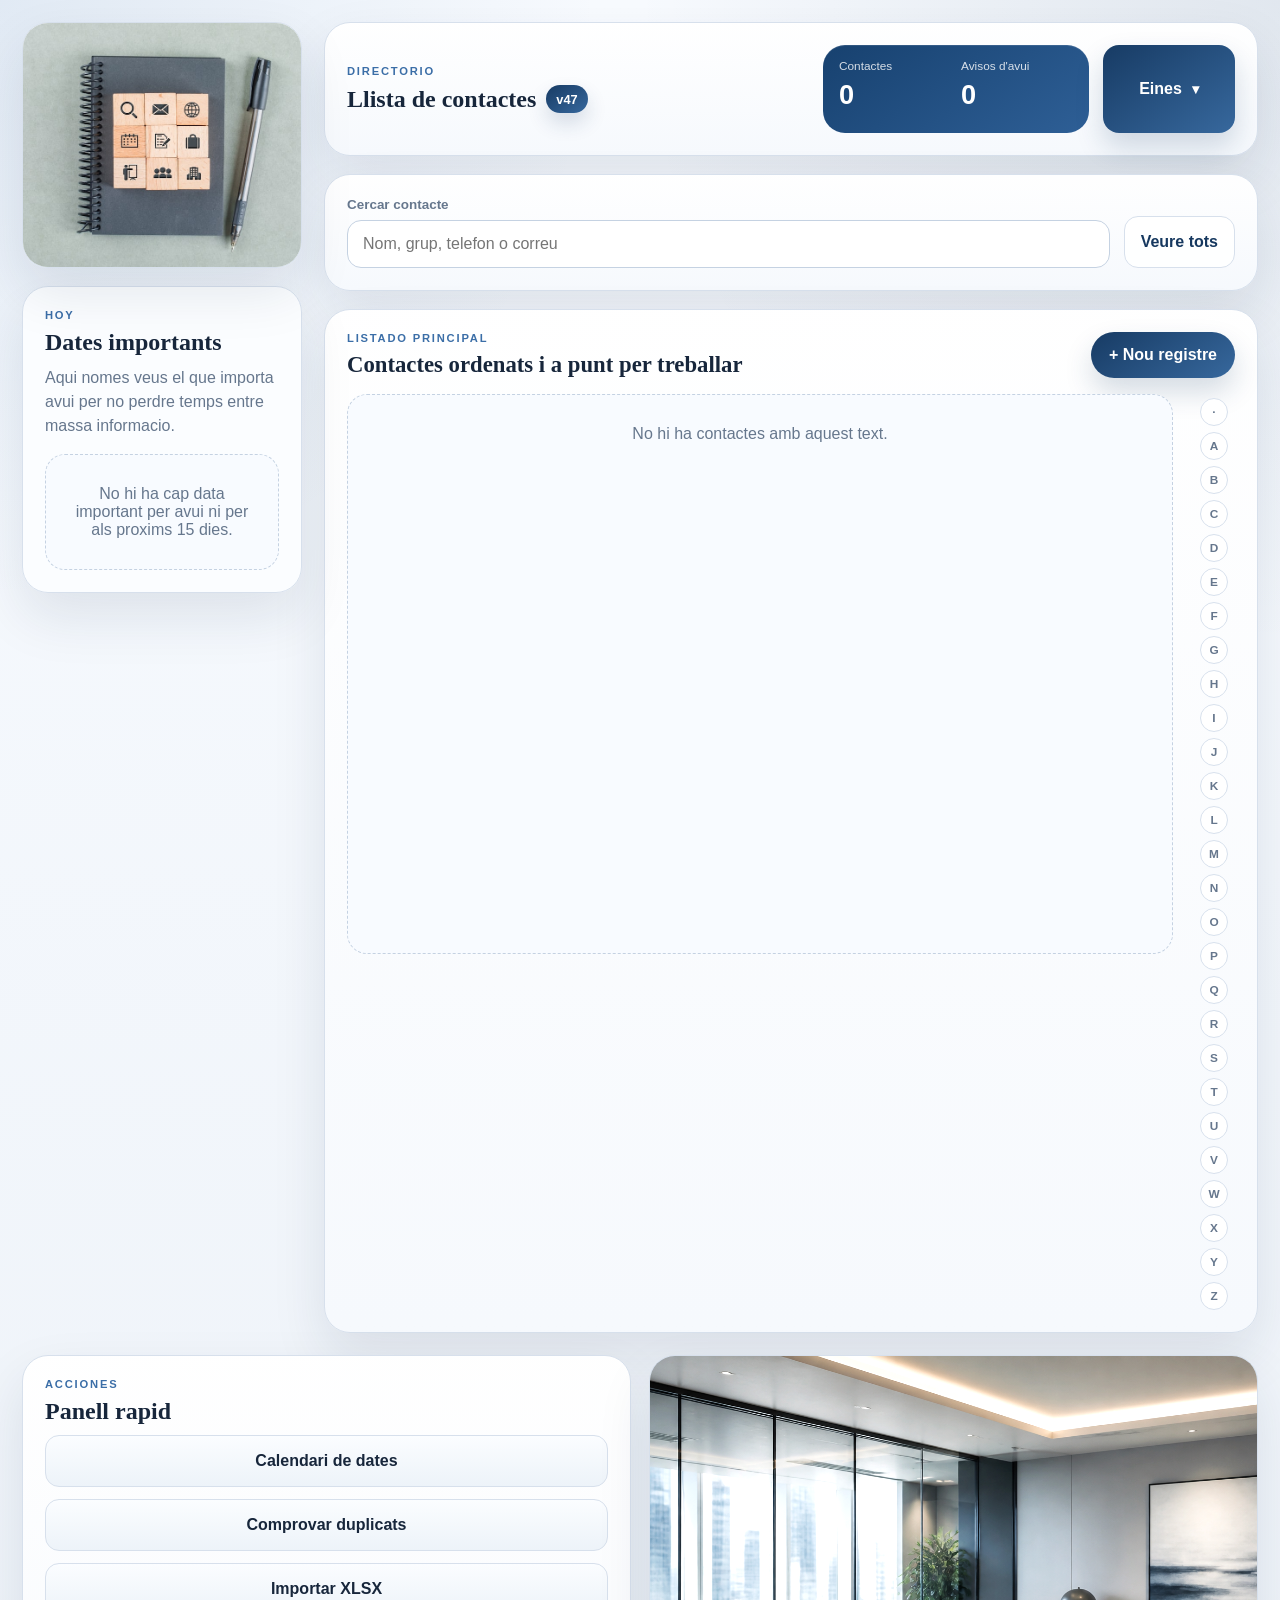
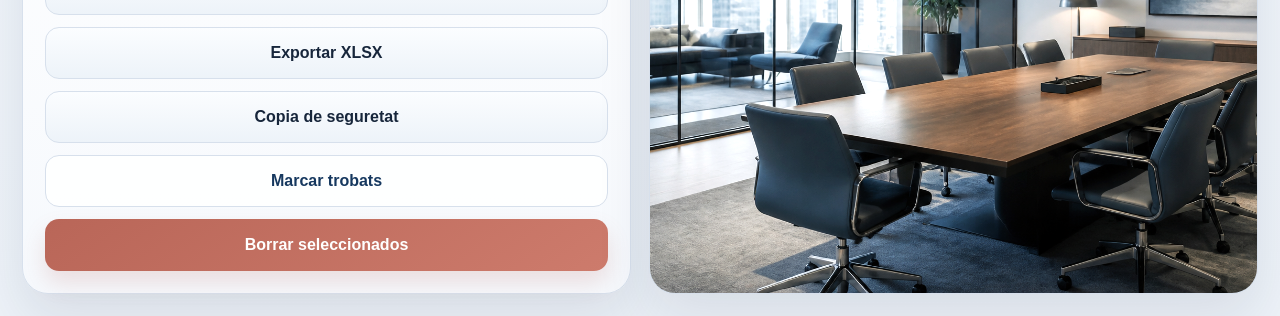
==== commit f7c02e07: "Add files via upload" ====
--- a/index.html
+++ b/index.html
@@ -10,8 +10,8 @@
     <meta http-equiv="Content-Security-Policy" content="default-src 'self'; script-src 'self'; style-src 'self' 'unsafe-inline'; img-src 'self' data: blob:; font-src 'self' data:; connect-src 'self'; object-src 'none'; base-uri 'self'; form-action 'self'">
     <meta name="robots" content="noindex, nofollow, noarchive, nosnippet, noimageindex">
     <meta name="googlebot" content="noindex, nofollow, noarchive, nosnippet, noimageindex">
-    <link rel="manifest" href="./manifest.webmanifest?v=39">
-    <link rel="stylesheet" href="./styles.css?v=39">
+    <link rel="manifest" href="./manifest.webmanifest?v=47">
+    <link rel="stylesheet" href="./styles.css?v=47">
   </head>
   <body>
     <div class="page-shell">
@@ -40,7 +40,7 @@
             <p class="eyebrow">Directorio</p>
             <div class="title-with-version">
               <h2>Llista de contactes</h2>
-              <span class="app-version-pill">v39</span>
+              <span class="app-version-pill">v47</span>
             </div>
           </div>
 
@@ -150,7 +150,10 @@
                 <p class="eyebrow">Foto</p>
                 <h3>Imatge del contacte</h3>
               </div>
-              <button id="uploadPhotoBtn" class="secondary-btn" type="button">Afegir foto</button>
+              <div class="photo-head-actions">
+                <button id="deletePhotoBtn" class="ghost-btn" type="button">Esborrar foto</button>
+                <button id="uploadPhotoBtn" class="secondary-btn" type="button">Afegir foto</button>
+              </div>
             </div>
             <div class="photo-card-body">
               <div class="contact-photo-preview" id="contactPhotoPreview">
@@ -158,18 +161,16 @@
                 <span id="contactPhotoInitials">?</span>
               </div>
               <div class="photo-adjust-panel">
-                <label class="photo-adjust-label" for="photoPositionInput">Ajustar foto</label>
+                <label class="photo-adjust-label" for="photoZoomInput">Ajustar foto</label>
                 <div class="photo-adjust-grid">
-                  <label class="photo-adjust-axis" for="photoPositionXInput">
-                    <span>Esquerra / dreta</span>
-                    <input id="photoPositionXInput" class="photo-adjust-input" type="range" min="0" max="100" value="50">
+                  <label class="photo-adjust-axis" for="photoZoomInput">
+                    <span>Zoom</span>
+                    <input id="photoZoomInput" class="photo-adjust-input" type="range" min="100" max="220" value="100">
                   </label>
-                  <label class="photo-adjust-axis" for="photoPositionYInput">
-                    <span>Amunt / avall</span>
-                    <input id="photoPositionYInput" class="photo-adjust-input" type="range" min="0" max="100" value="50">
-                  </label>
+                  <input id="photoPositionXInput" type="hidden" value="50">
+                  <input id="photoPositionYInput" type="hidden" value="50">
                 </div>
-                <p class="subtle">Mou els dos controls fins que la cara quedi ben centrada.</p>
+                <p class="subtle">Arrossega la foto amb el ratolí o amb el dit per centrar-la. La roda del ratolí ajusta el zoom.</p>
               </div>
             </div>
             <input id="photoInput" type="file" accept="image/*" hidden>
@@ -382,6 +383,6 @@
     </datalist>
 
     <script src="./jszip.min.js"></script>
-    <script src="./app.js?v=39"></script>
+    <script src="./app.js?v=47"></script>
   </body>
 </html>
--- a/styles.css
+++ b/styles.css
@@ -533,7 +533,10 @@
   width: 100%;
   height: 100%;
   object-fit: cover;
-  object-position: var(--photo-x, 50%) var(--photo-y, 50%);
+  object-position: 50% 50%;
+  transform: scale(1);
+  transform-origin: center center;
+  will-change: transform;
 }
 
 .contact-avatar span {
@@ -862,6 +865,12 @@
   align-items: center;
 }
 
+.photo-head-actions {
+  display: flex;
+  gap: 10px;
+  align-items: center;
+}
+
 .photo-card-body {
   display: grid;
   grid-template-columns: 120px 1fr;
@@ -878,13 +887,25 @@
   display: grid;
   place-items: center;
   overflow: hidden;
+  cursor: grab;
+  touch-action: none;
+  user-select: none;
+  -webkit-user-select: none;
+}
+
+.contact-photo-preview.is-dragging {
+  cursor: grabbing;
 }
 
 .contact-photo-preview img {
   width: 100%;
   height: 100%;
   object-fit: cover;
-  object-position: var(--photo-x, 50%) var(--photo-y, 50%);
+  object-position: 50% 50%;
+  transform: scale(1);
+  transform-origin: center center;
+  will-change: transform;
+  pointer-events: none;
 }
 
 .photo-adjust-panel {
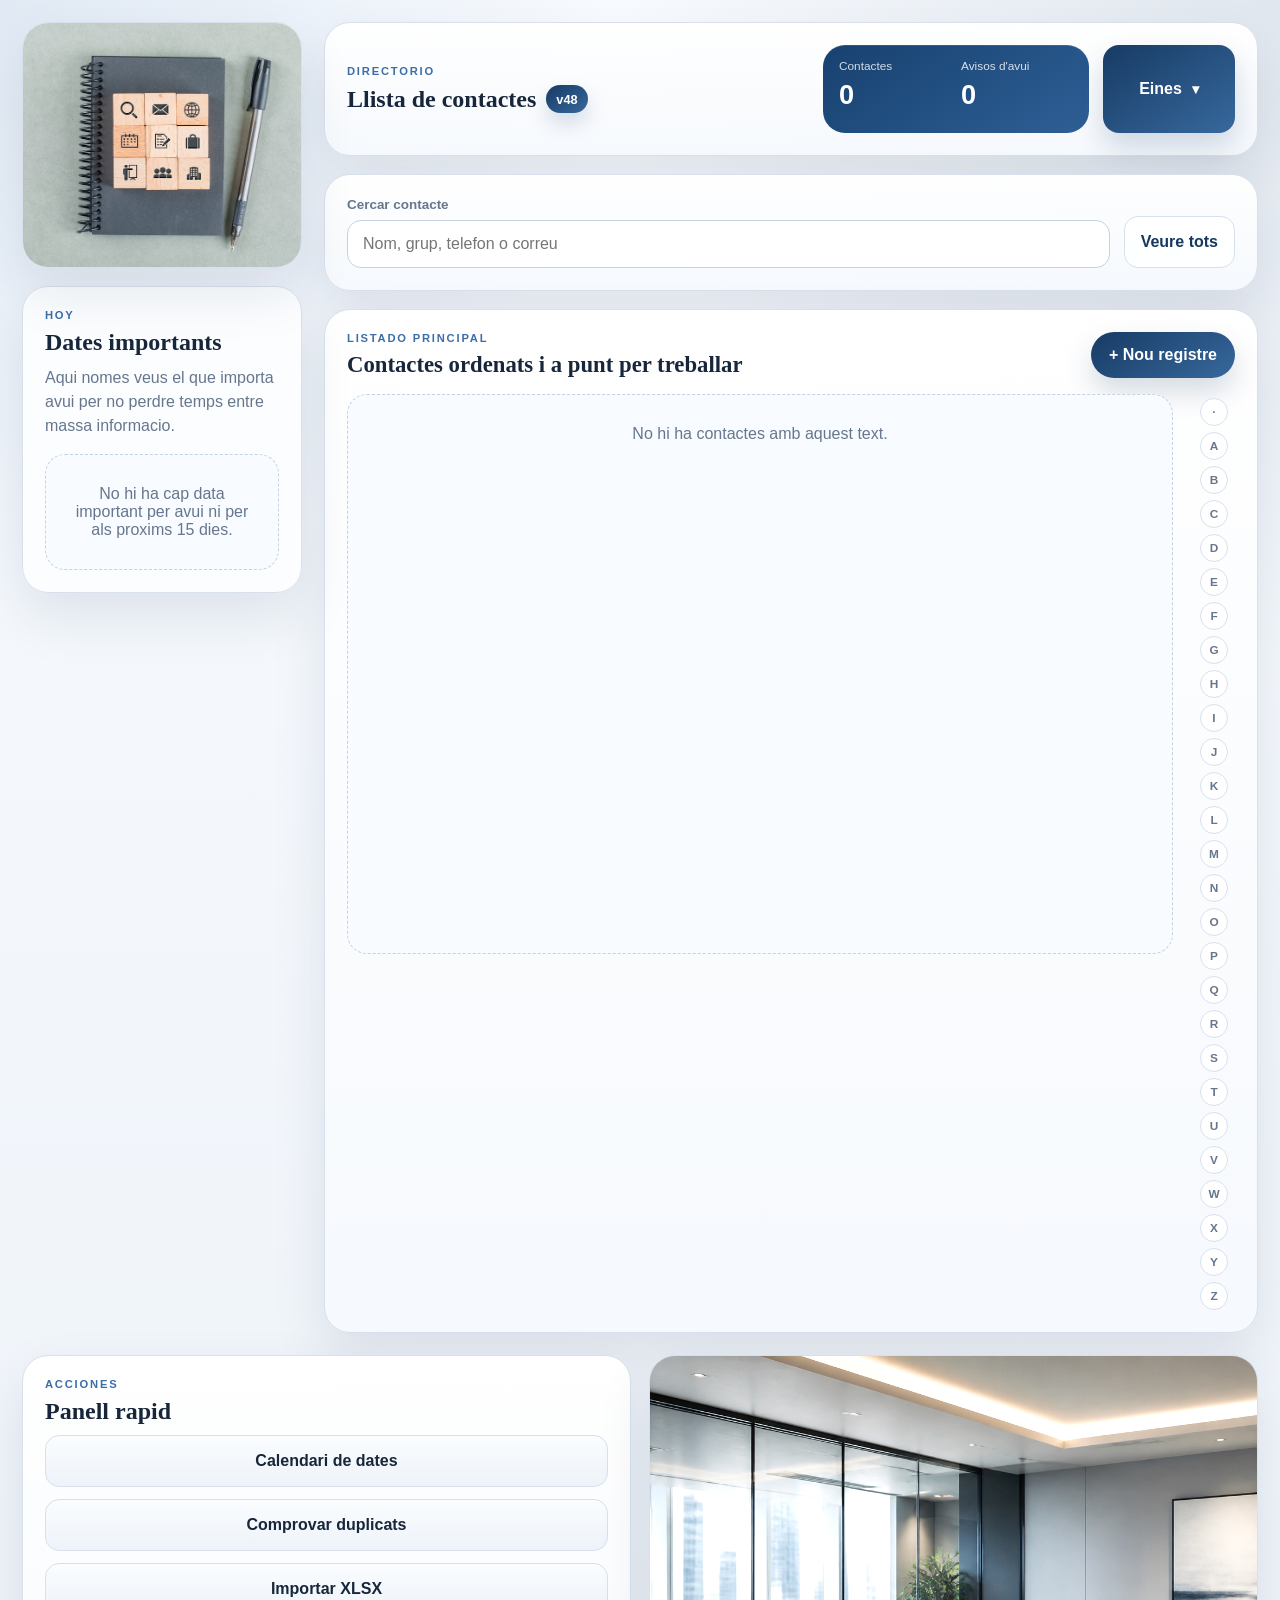
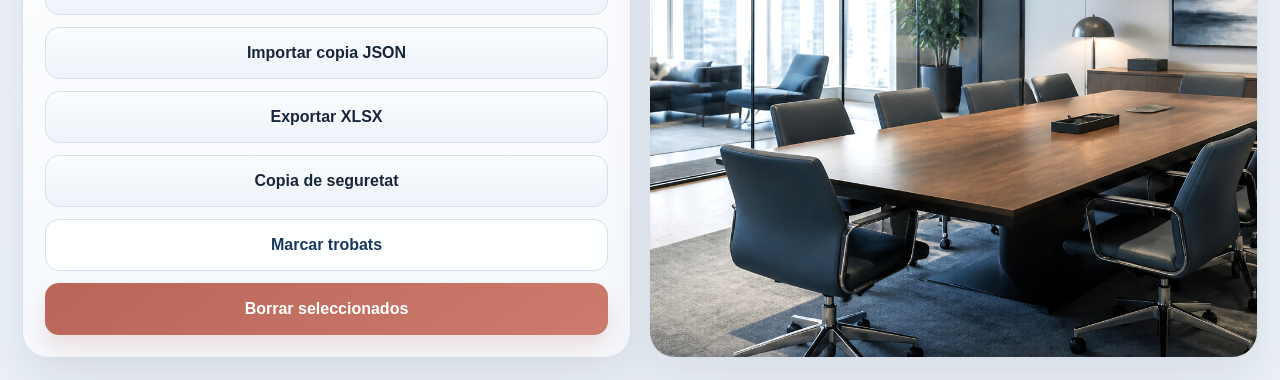
==== commit 7cdcdc9f: "Add files via upload" ====
--- a/index.html
+++ b/index.html
@@ -10,8 +10,8 @@
     <meta http-equiv="Content-Security-Policy" content="default-src 'self'; script-src 'self'; style-src 'self' 'unsafe-inline'; img-src 'self' data: blob:; font-src 'self' data:; connect-src 'self'; object-src 'none'; base-uri 'self'; form-action 'self'">
     <meta name="robots" content="noindex, nofollow, noarchive, nosnippet, noimageindex">
     <meta name="googlebot" content="noindex, nofollow, noarchive, nosnippet, noimageindex">
-    <link rel="manifest" href="./manifest.webmanifest?v=47">
-    <link rel="stylesheet" href="./styles.css?v=47">
+    <link rel="manifest" href="./manifest.webmanifest?v=48">
+    <link rel="stylesheet" href="./styles.css?v=48">
   </head>
   <body>
     <div class="page-shell">
@@ -40,7 +40,7 @@
             <p class="eyebrow">Directorio</p>
             <div class="title-with-version">
               <h2>Llista de contactes</h2>
-              <span class="app-version-pill">v47</span>
+              <span class="app-version-pill">v48</span>
             </div>
           </div>
 
@@ -64,6 +64,7 @@
                 <button id="openDatesCalendarQuickBtn" class="tools-menu-item" type="button" role="menuitem">Calendari de dates</button>
                 <button id="openDuplicatesQuickBtn" class="tools-menu-item" type="button" role="menuitem">Comprovar duplicats</button>
                 <button id="importQuickBtn" class="tools-menu-item" type="button" role="menuitem">Importar XLSX</button>
+                <button id="importJsonQuickBtn" class="tools-menu-item" type="button" role="menuitem">Importar copia JSON</button>
                 <button id="exportQuickBtn" class="tools-menu-item" type="button" role="menuitem">Exportar XLSX</button>
                 <button id="backupQuickBtn" class="tools-menu-item" type="button" role="menuitem">Copia de seguretat</button>
                 <button id="selectQuickBtn" class="tools-menu-item" type="button" role="menuitem">Marcar trobats</button>
@@ -113,11 +114,13 @@
             <button id="openDatesCalendarBtn" class="secondary-btn" type="button">Calendari de dates</button>
             <button id="openDuplicatesBtn" class="secondary-btn" type="button">Comprovar duplicats</button>
             <button id="importXlsxBtn" class="secondary-btn" type="button">Importar XLSX</button>
+            <button id="importJsonBtn" class="secondary-btn" type="button">Importar copia JSON</button>
             <button id="exportXlsxBtn" class="secondary-btn" type="button">Exportar XLSX</button>
             <button id="backupBtn" class="secondary-btn" type="button">Copia de seguretat</button>
             <button id="selectFilteredBtn" class="ghost-btn" type="button">Marcar trobats</button>
             <button id="deleteSelectedBtn" class="danger-btn" type="button">Esborrar seleccionats</button>
             <input id="xlsxInput" type="file" accept=".xlsx" hidden>
+            <input id="jsonInput" type="file" accept=".json,application/json" hidden>
           </div>
         </section>
 
@@ -383,6 +386,6 @@
     </datalist>
 
     <script src="./jszip.min.js"></script>
-    <script src="./app.js?v=47"></script>
+    <script src="./app.js?v=48"></script>
   </body>
 </html>
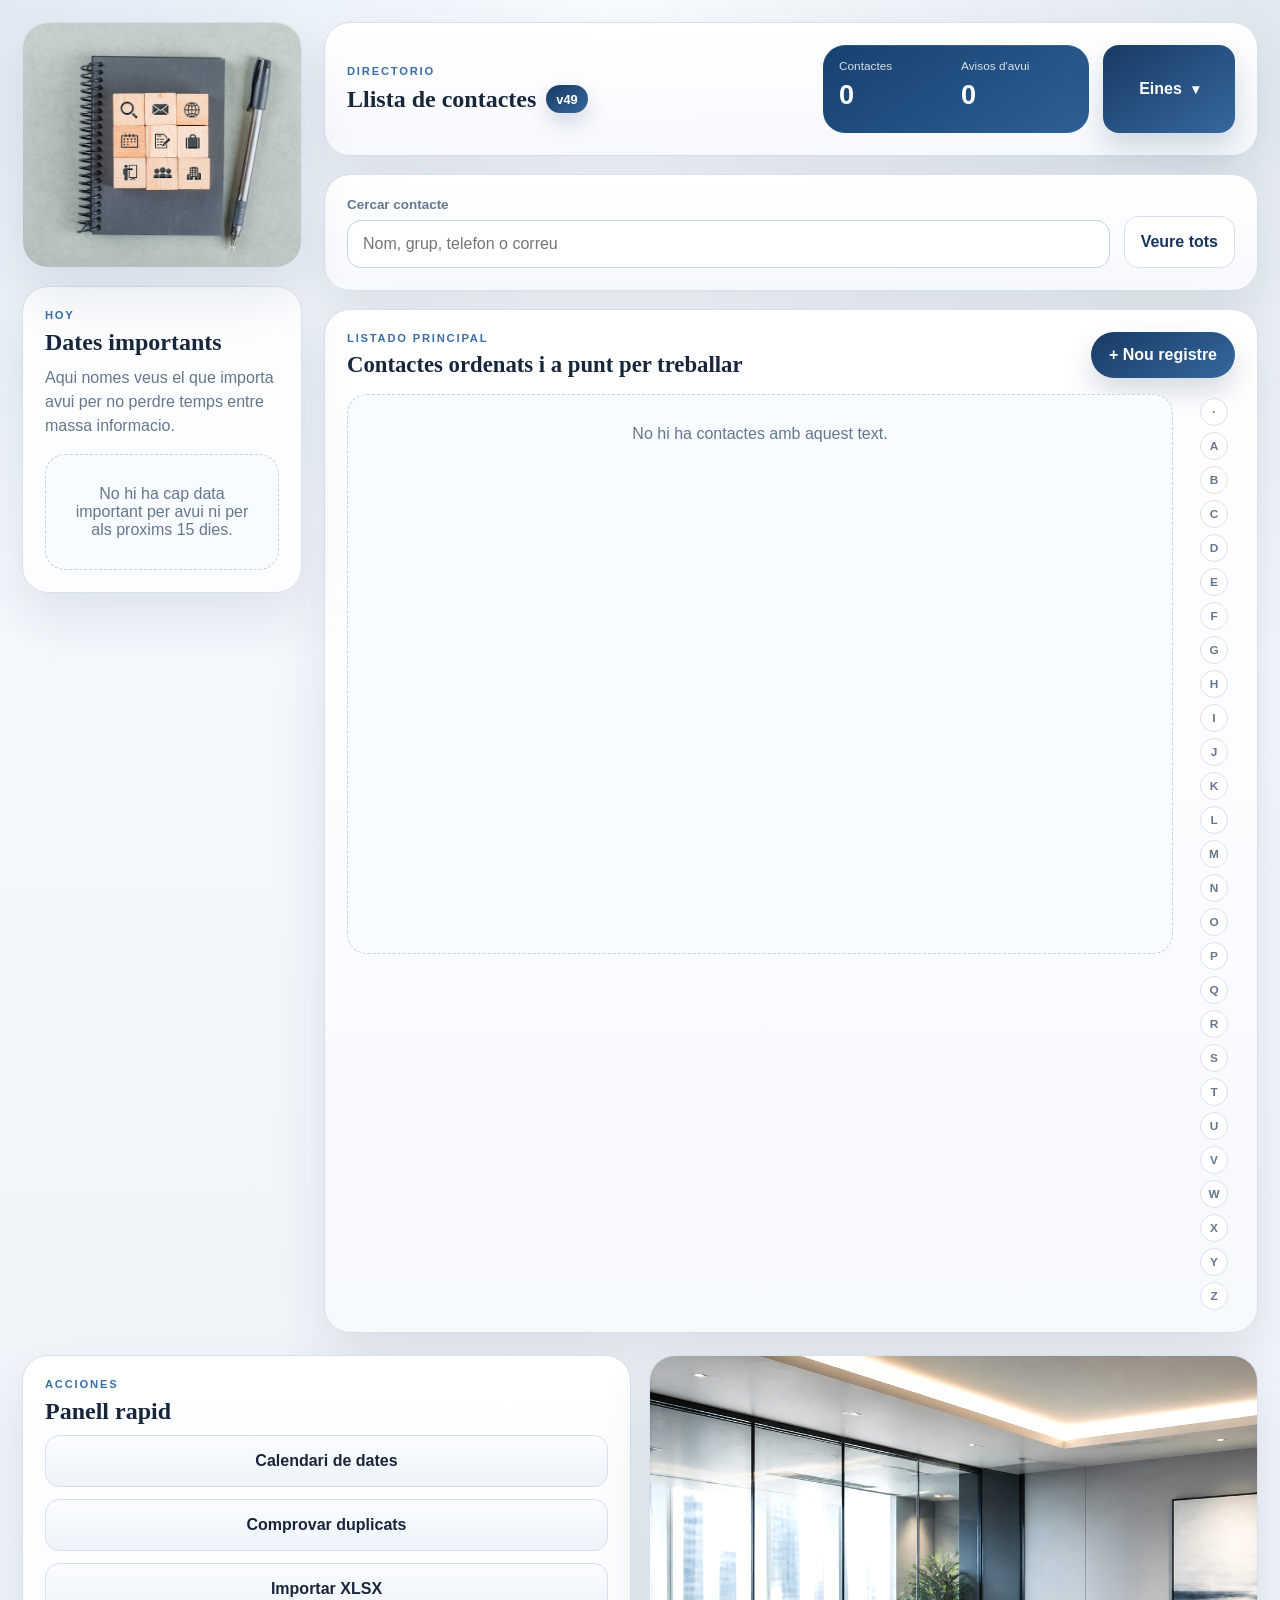
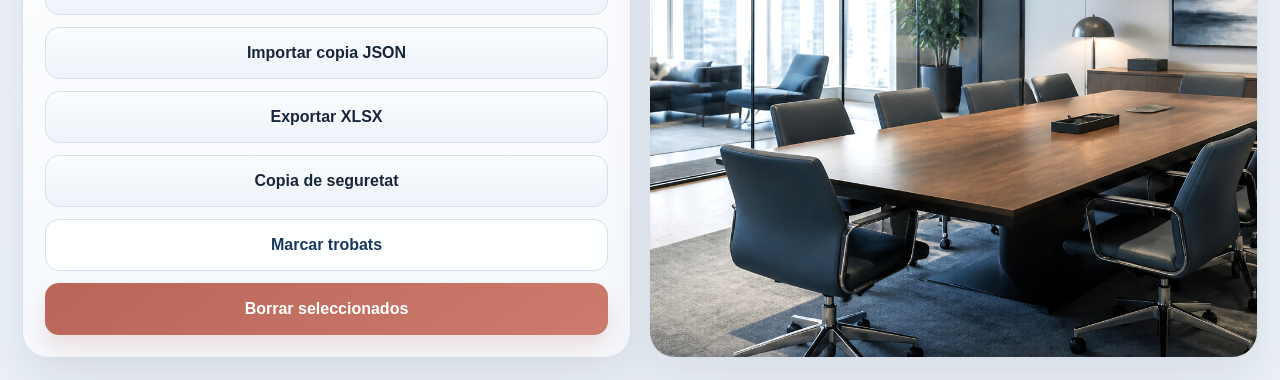
==== commit 0c64c2a4: "Add files via upload" ====
--- a/index.html
+++ b/index.html
@@ -10,8 +10,8 @@
     <meta http-equiv="Content-Security-Policy" content="default-src 'self'; script-src 'self'; style-src 'self' 'unsafe-inline'; img-src 'self' data: blob:; font-src 'self' data:; connect-src 'self'; object-src 'none'; base-uri 'self'; form-action 'self'">
     <meta name="robots" content="noindex, nofollow, noarchive, nosnippet, noimageindex">
     <meta name="googlebot" content="noindex, nofollow, noarchive, nosnippet, noimageindex">
-    <link rel="manifest" href="./manifest.webmanifest?v=48">
-    <link rel="stylesheet" href="./styles.css?v=48">
+    <link rel="manifest" href="./manifest.webmanifest?v=49">
+    <link rel="stylesheet" href="./styles.css?v=49">
   </head>
   <body>
     <div class="page-shell">
@@ -40,7 +40,7 @@
             <p class="eyebrow">Directorio</p>
             <div class="title-with-version">
               <h2>Llista de contactes</h2>
-              <span class="app-version-pill">v48</span>
+              <span class="app-version-pill">v49</span>
             </div>
           </div>
 
@@ -386,6 +386,6 @@
     </datalist>
 
     <script src="./jszip.min.js"></script>
-    <script src="./app.js?v=48"></script>
+    <script src="./app.js?v=49"></script>
   </body>
 </html>
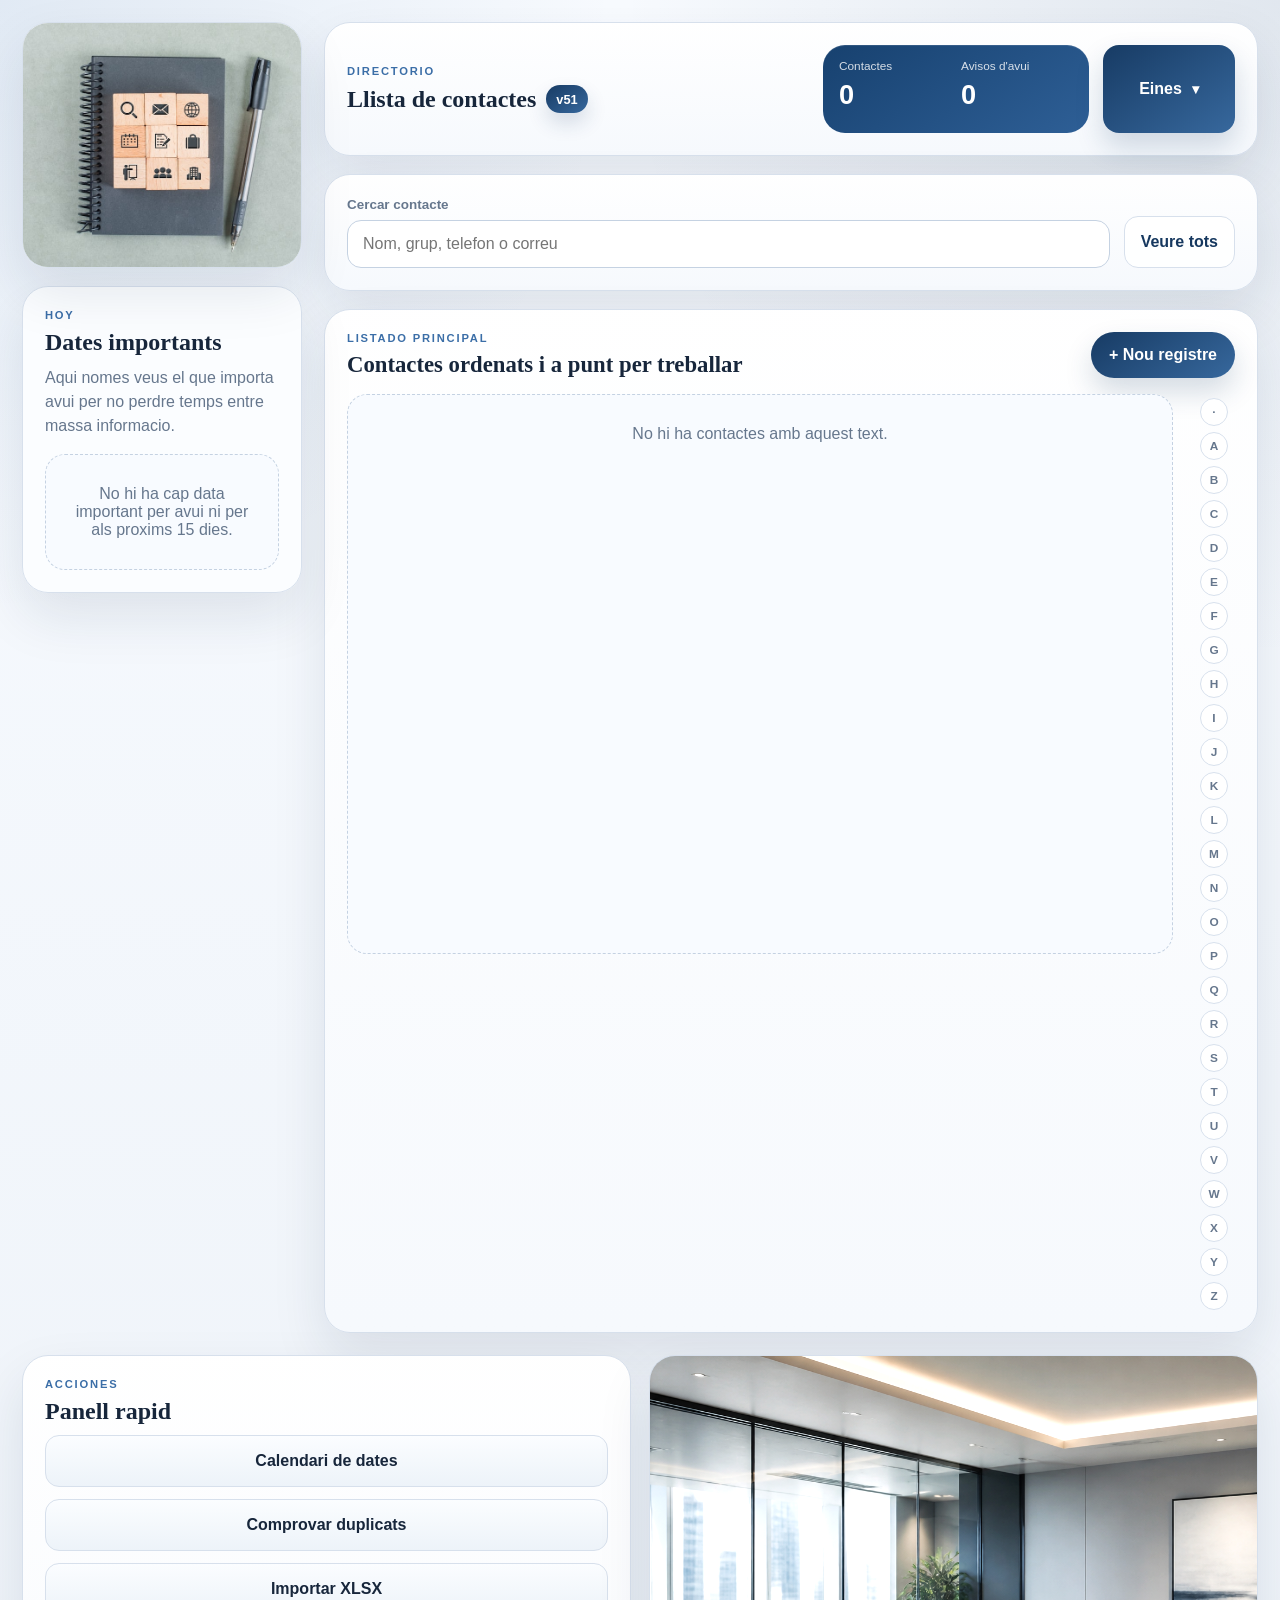
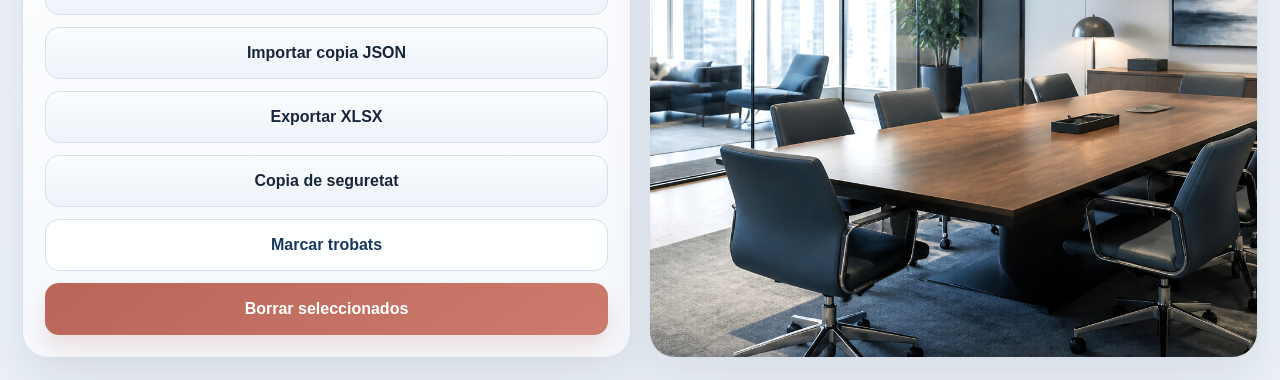
==== commit 0b5cb1e1: "Add files via upload" ====
--- a/index.html
+++ b/index.html
@@ -10,8 +10,8 @@
     <meta http-equiv="Content-Security-Policy" content="default-src 'self'; script-src 'self'; style-src 'self' 'unsafe-inline'; img-src 'self' data: blob:; font-src 'self' data:; connect-src 'self'; object-src 'none'; base-uri 'self'; form-action 'self'">
     <meta name="robots" content="noindex, nofollow, noarchive, nosnippet, noimageindex">
     <meta name="googlebot" content="noindex, nofollow, noarchive, nosnippet, noimageindex">
-    <link rel="manifest" href="./manifest.webmanifest?v=49">
-    <link rel="stylesheet" href="./styles.css?v=49">
+    <link rel="manifest" href="./manifest.webmanifest?v=51">
+    <link rel="stylesheet" href="./styles.css?v=51">
   </head>
   <body>
     <div class="page-shell">
@@ -40,7 +40,7 @@
             <p class="eyebrow">Directorio</p>
             <div class="title-with-version">
               <h2>Llista de contactes</h2>
-              <span class="app-version-pill">v49</span>
+              <span class="app-version-pill">v51</span>
             </div>
           </div>
 
@@ -386,6 +386,6 @@
     </datalist>
 
     <script src="./jszip.min.js"></script>
-    <script src="./app.js?v=49"></script>
+    <script src="./app.js?v=51"></script>
   </body>
 </html>
--- a/styles.css
+++ b/styles.css
@@ -196,20 +196,42 @@
 }
 
 .reminder-item {
+  position: relative;
   border: 1px solid var(--border);
   border-radius: 20px;
   padding: 15px 16px;
   background: linear-gradient(180deg, #ffffff, #f6f9fd);
+  overflow: hidden;
 }
 
 .reminder-item.today {
-  border-color: rgba(59, 110, 167, 0.34);
-  background: linear-gradient(135deg, #edf4fc, #ffffff);
-  box-shadow: 0 12px 24px rgba(59, 110, 167, 0.12);
+  border-color: rgba(117, 165, 226, 0.58);
+  background: linear-gradient(180deg, #e8f3ff 0%, #dcebff 100%);
+  box-shadow: 0 18px 30px rgba(96, 145, 210, 0.18);
 }
 
 .reminder-item.upcoming {
   background: linear-gradient(180deg, #ffffff, #f8fbff);
+}
+
+.reminder-item.today.reminder-anniversary {
+  background: linear-gradient(180deg, #e6f2ff 0%, #d7eaff 100%);
+}
+
+.reminder-item.today.reminder-saint {
+  background: linear-gradient(180deg, #e6f2ff 0%, #d7eaff 100%);
+}
+
+.reminder-item.today.reminder-wedding {
+  background: linear-gradient(180deg, #e6f2ff 0%, #d7eaff 100%);
+}
+
+.reminder-item.today.reminder-memorial {
+  background: linear-gradient(180deg, #e6f2ff 0%, #d7eaff 100%);
+}
+
+.reminder-item.today.reminder-other {
+  background: linear-gradient(180deg, #e6f2ff 0%, #d7eaff 100%);
 }
 
 .reminder-item h3 {
@@ -238,6 +260,7 @@
   background: linear-gradient(145deg, #173b64, #37689d);
   color: #ffffff;
 }
+
 
 .directory-header {
   display: flex;
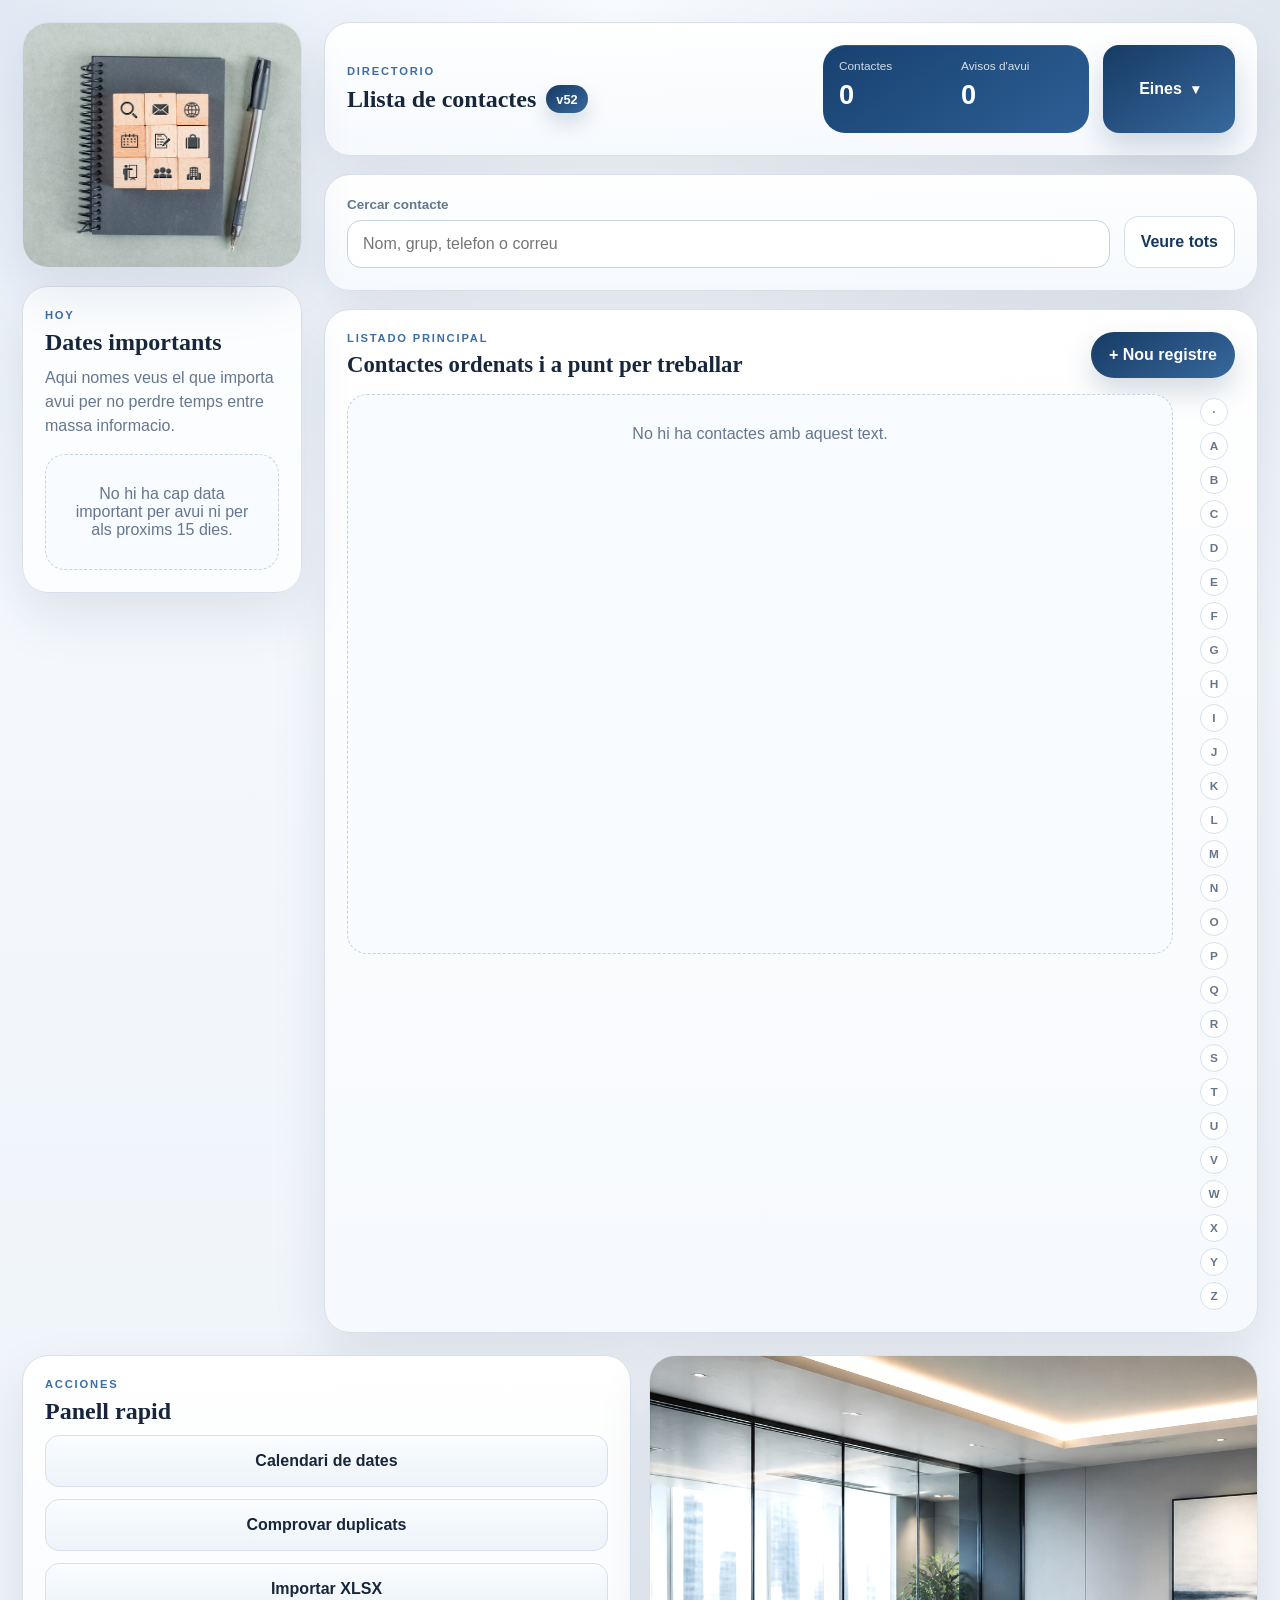
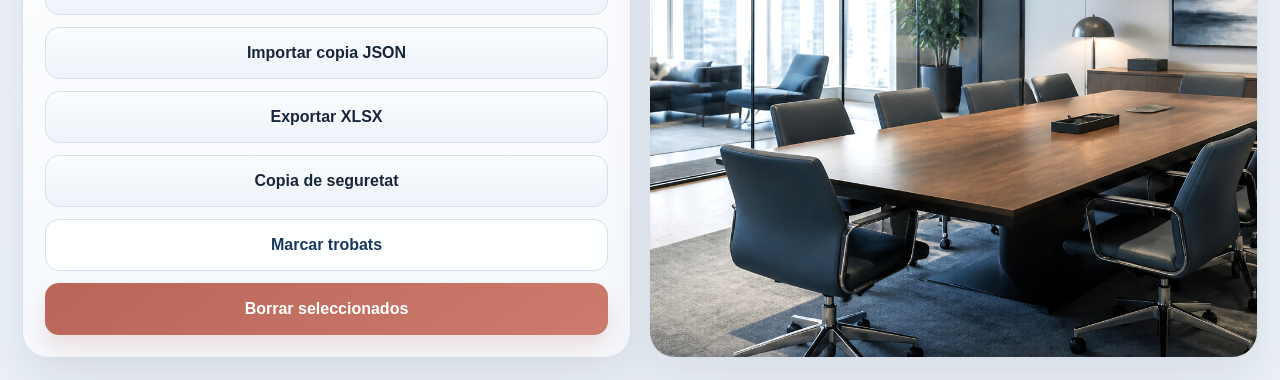
==== commit af7af9d5: "Add files via upload" ====
--- a/index.html
+++ b/index.html
@@ -10,8 +10,8 @@
     <meta http-equiv="Content-Security-Policy" content="default-src 'self'; script-src 'self'; style-src 'self' 'unsafe-inline'; img-src 'self' data: blob:; font-src 'self' data:; connect-src 'self'; object-src 'none'; base-uri 'self'; form-action 'self'">
     <meta name="robots" content="noindex, nofollow, noarchive, nosnippet, noimageindex">
     <meta name="googlebot" content="noindex, nofollow, noarchive, nosnippet, noimageindex">
-    <link rel="manifest" href="./manifest.webmanifest?v=51">
-    <link rel="stylesheet" href="./styles.css?v=51">
+    <link rel="manifest" href="./manifest.webmanifest?v=52">
+    <link rel="stylesheet" href="./styles.css?v=52">
   </head>
   <body>
     <div class="page-shell">
@@ -40,7 +40,7 @@
             <p class="eyebrow">Directorio</p>
             <div class="title-with-version">
               <h2>Llista de contactes</h2>
-              <span class="app-version-pill">v51</span>
+              <span class="app-version-pill">v52</span>
             </div>
           </div>
 
@@ -386,6 +386,6 @@
     </datalist>
 
     <script src="./jszip.min.js"></script>
-    <script src="./app.js?v=51"></script>
+    <script src="./app.js?v=52"></script>
   </body>
 </html>
--- a/styles.css
+++ b/styles.css
@@ -711,10 +711,26 @@
 }
 
 .calendar-date-row {
+  position: relative;
   padding: 12px 14px;
   border: 1px solid var(--border);
   border-radius: 16px;
   background: #ffffff;
+}
+
+.calendar-date-row.today {
+  border-color: rgba(117, 165, 226, 0.58);
+  background: linear-gradient(180deg, #e6f2ff 0%, #d7eaff 100%);
+  box-shadow: 0 14px 24px rgba(96, 145, 210, 0.16);
+}
+
+.calendar-date-row.today::before {
+  content: "";
+  position: absolute;
+  inset: 0 auto 0 0;
+  width: 6px;
+  border-radius: 16px 0 0 16px;
+  background: linear-gradient(180deg, #79a8e1, #4f86cb);
 }
 
 .calendar-date-row strong {
@@ -774,6 +790,22 @@
   display: block;
   color: var(--muted);
   font-size: 0.92rem;
+}
+
+.calendar-today-pill {
+  display: inline-flex !important;
+  align-items: center;
+  min-height: 28px;
+  margin: 8px 0 2px;
+  padding: 5px 10px;
+  border-radius: 999px;
+  background: rgba(255, 255, 255, 0.88);
+  color: var(--brand);
+  border: 1px solid rgba(79, 134, 203, 0.20);
+  font-size: 0.76rem !important;
+  font-weight: 800;
+  letter-spacing: 0.04em;
+  text-transform: uppercase;
 }
 
 .duplicates-content {
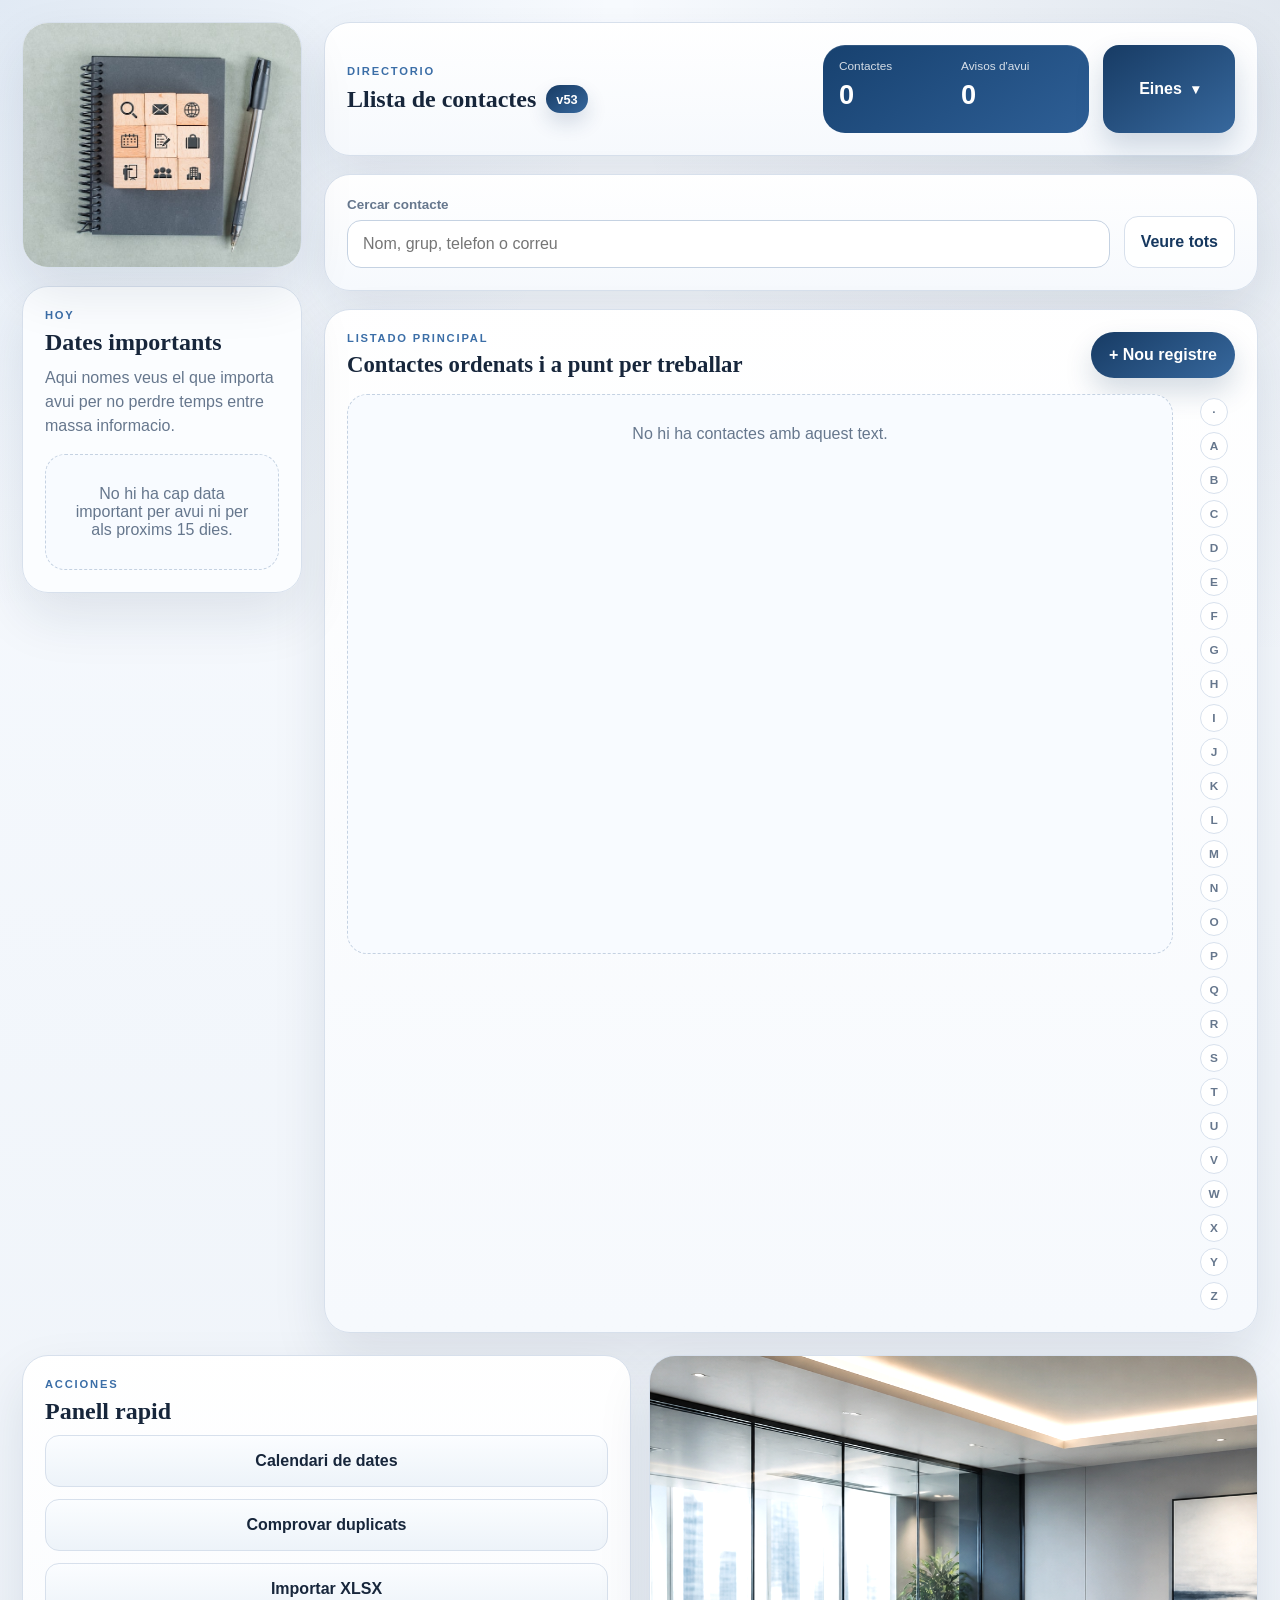
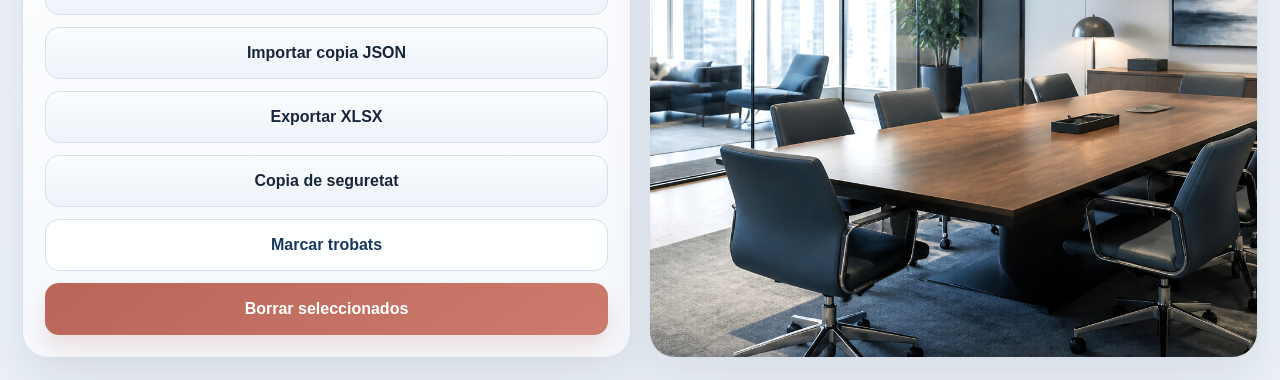
==== commit e061bfd2: "Add files via upload" ====
--- a/index.html
+++ b/index.html
@@ -10,8 +10,8 @@
     <meta http-equiv="Content-Security-Policy" content="default-src 'self'; script-src 'self'; style-src 'self' 'unsafe-inline'; img-src 'self' data: blob:; font-src 'self' data:; connect-src 'self'; object-src 'none'; base-uri 'self'; form-action 'self'">
     <meta name="robots" content="noindex, nofollow, noarchive, nosnippet, noimageindex">
     <meta name="googlebot" content="noindex, nofollow, noarchive, nosnippet, noimageindex">
-    <link rel="manifest" href="./manifest.webmanifest?v=52">
-    <link rel="stylesheet" href="./styles.css?v=52">
+    <link rel="manifest" href="./manifest.webmanifest?v=53">
+    <link rel="stylesheet" href="./styles.css?v=53">
   </head>
   <body>
     <div class="page-shell">
@@ -40,7 +40,7 @@
             <p class="eyebrow">Directorio</p>
             <div class="title-with-version">
               <h2>Llista de contactes</h2>
-              <span class="app-version-pill">v52</span>
+              <span class="app-version-pill">v53</span>
             </div>
           </div>
 
@@ -386,6 +386,6 @@
     </datalist>
 
     <script src="./jszip.min.js"></script>
-    <script src="./app.js?v=52"></script>
+    <script src="./app.js?v=53"></script>
   </body>
 </html>
